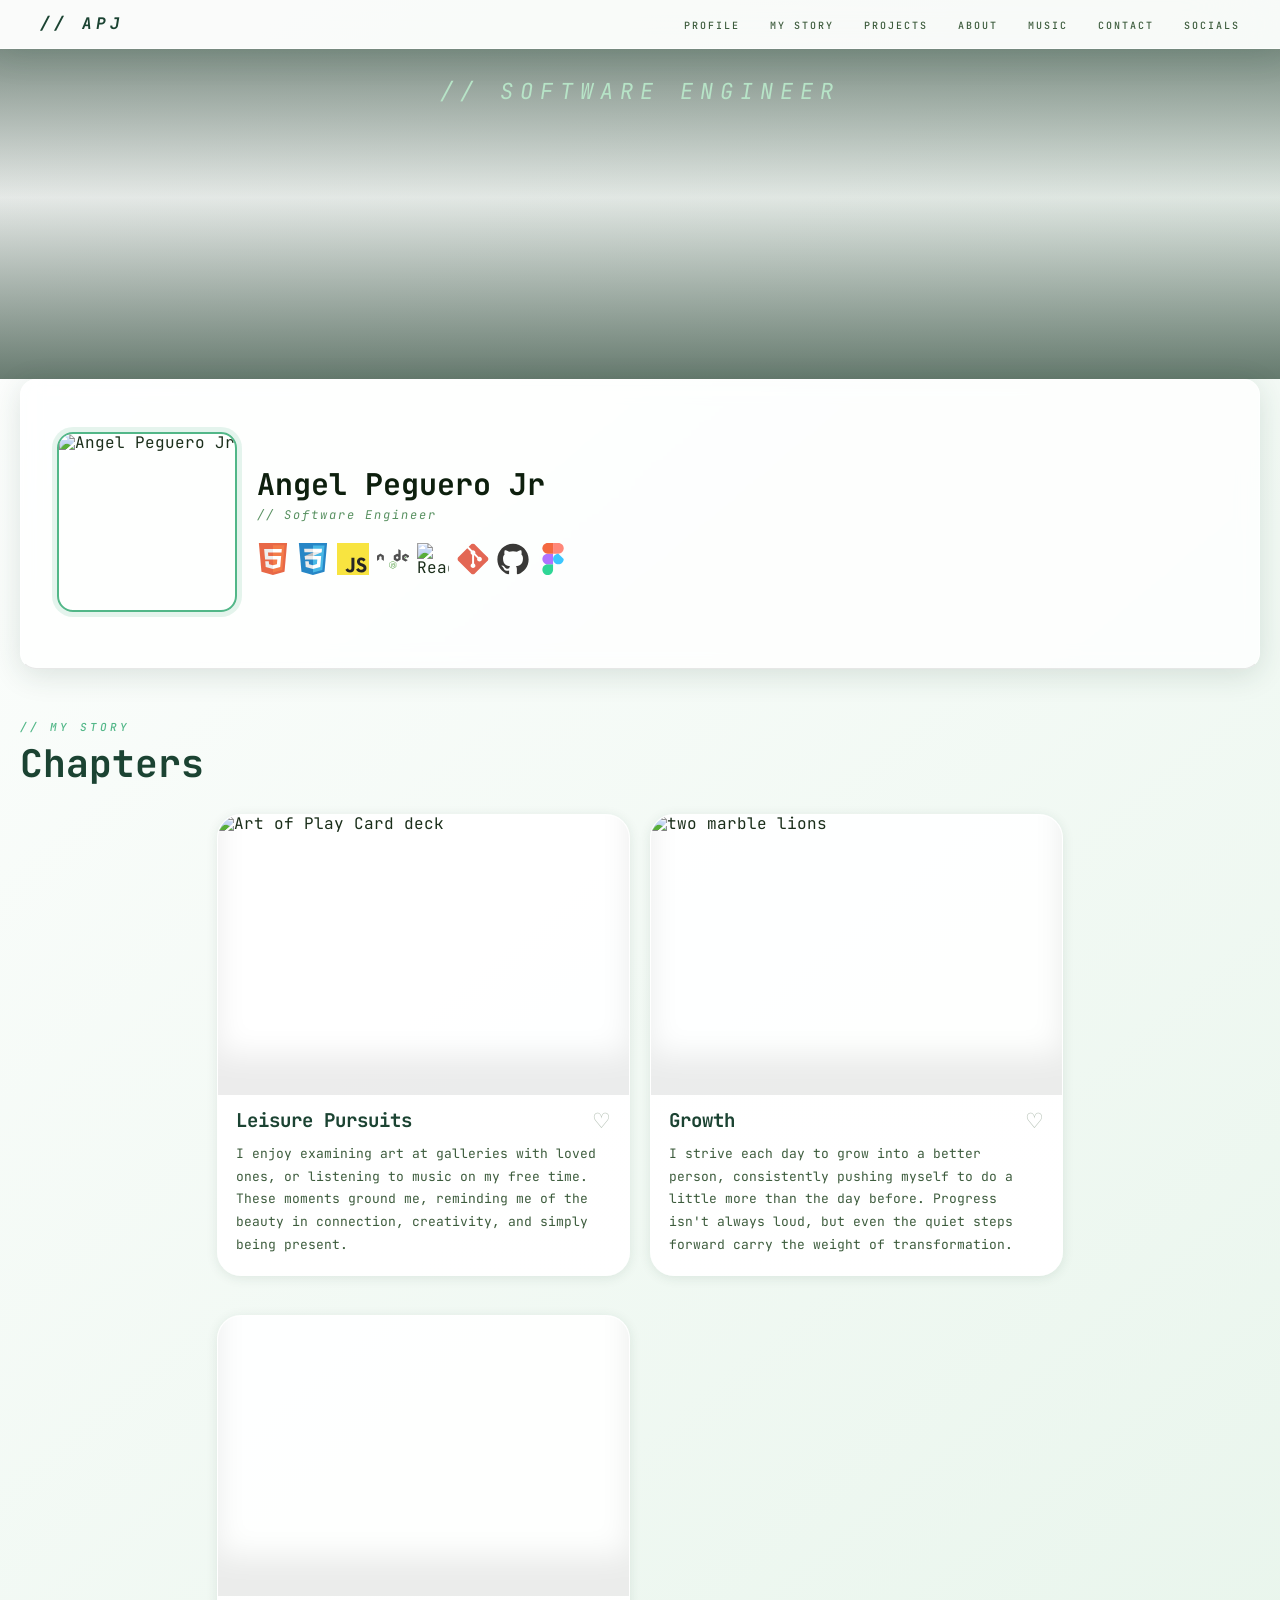
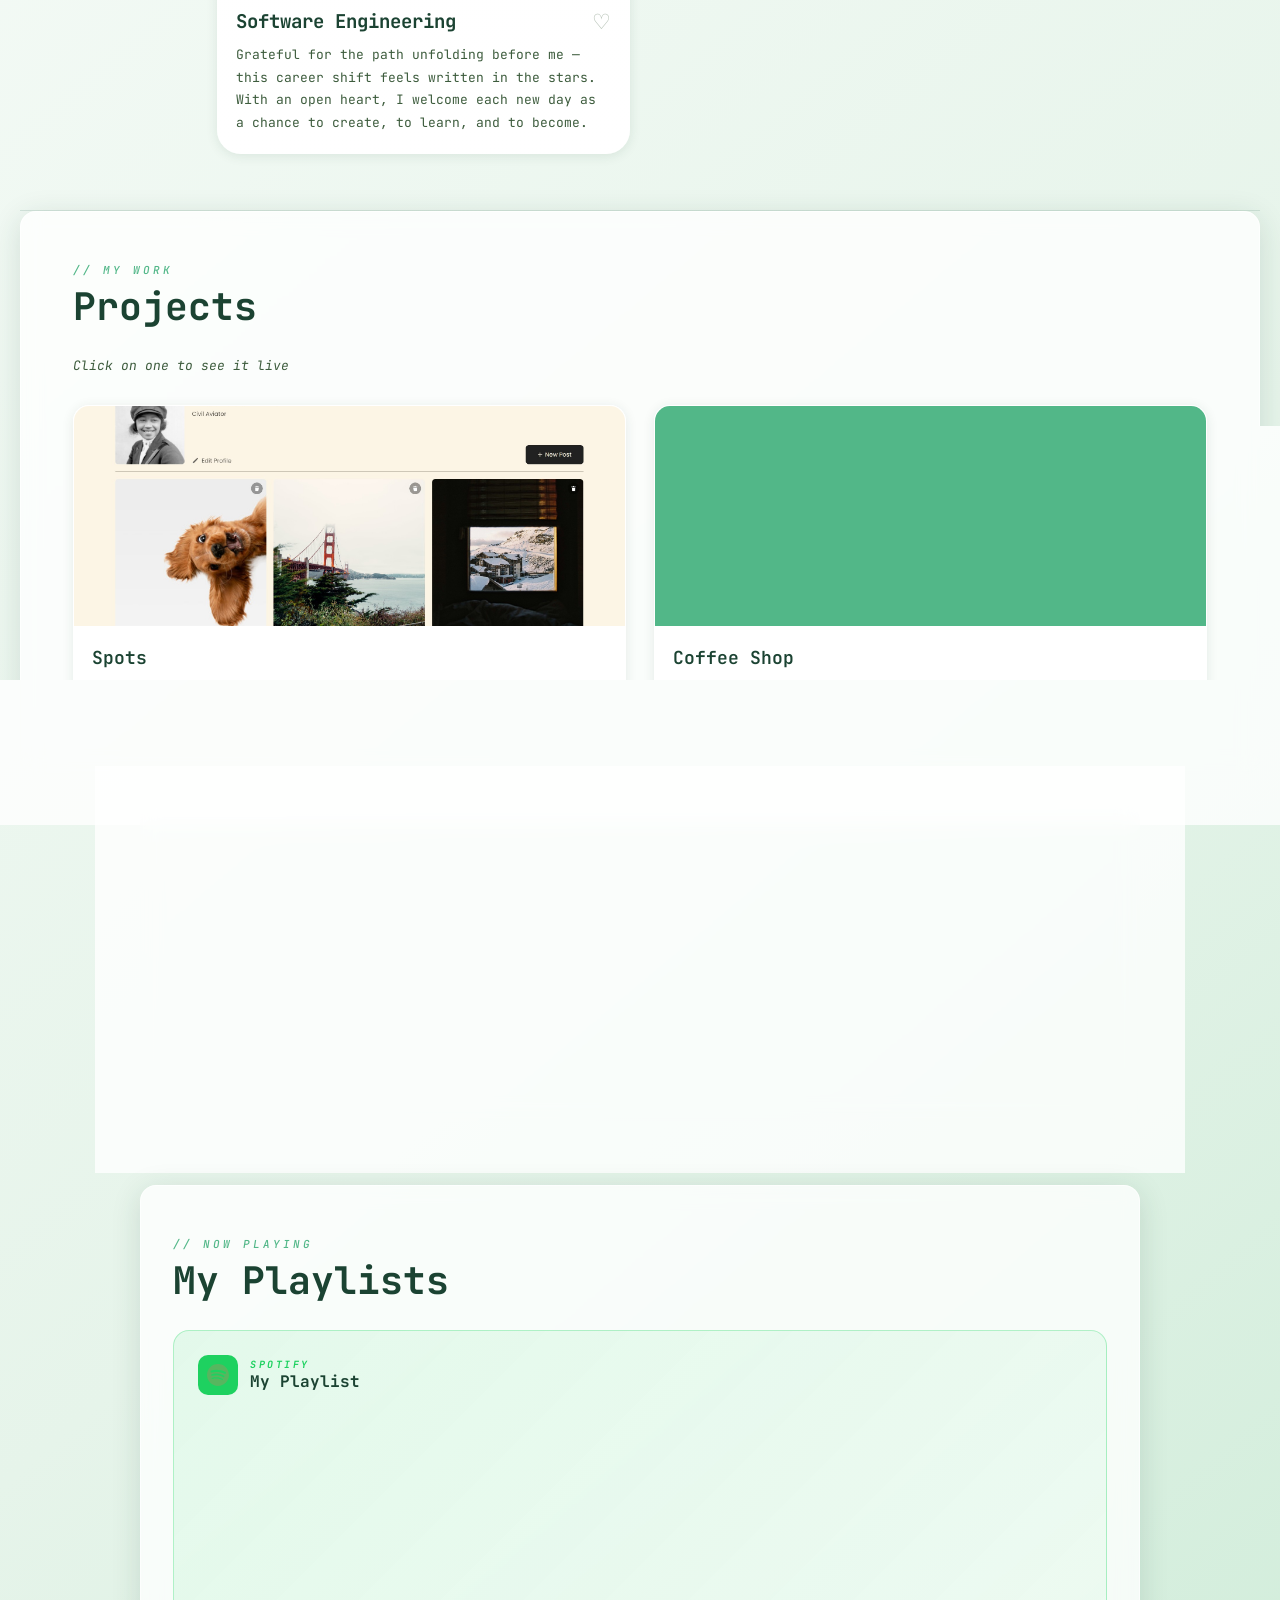
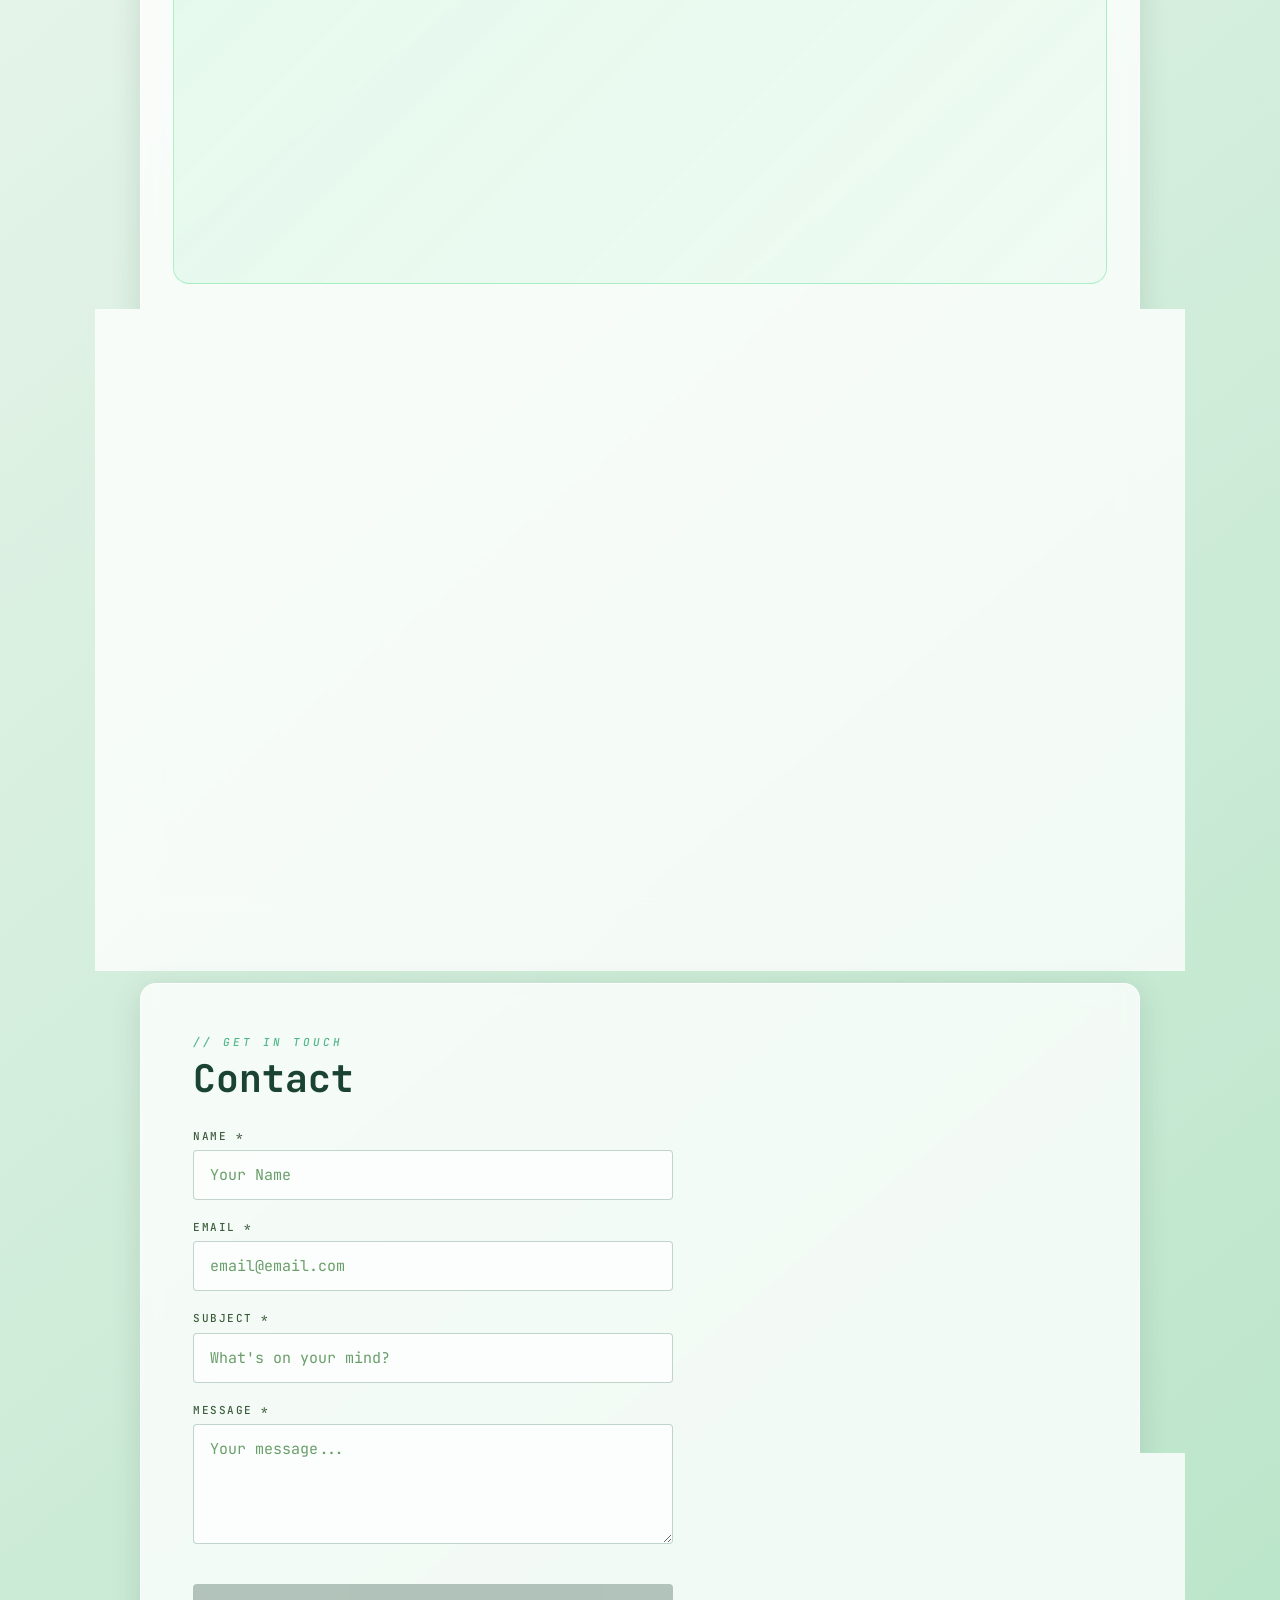
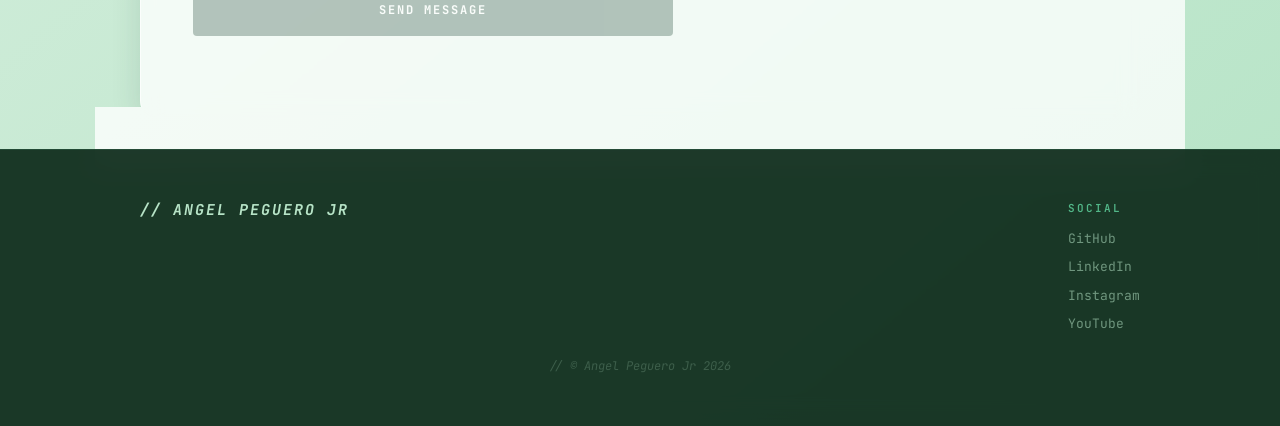
==== index.html @ 0f69a88a "Initial commit: Portfolio website with HTML5, CSS3, and JavaScript" ====
<!doctype html>
<html lang="en">
  <head>
    <meta charset="UTF-8" />
    <meta name="viewport" content="width=device-width, initial-scale=1.0" />
    <meta
      name="description"
      content="Angel Peguero Jr — Software Engineer. A personal story of resilience, growth, and passion."
    />
    <meta name="author" content="Angel Peguero Jr" />
    <meta
      name="keywords"
      content="software engineer, portfolio, personal, story, resilience, growth"
    />
    <title>My Story — Angel Peguero Jr</title>
    <link rel="preconnect" href="https://fonts.googleapis.com" />
    <link rel="preconnect" href="https://fonts.gstatic.com" crossorigin />
    <link
      href="https://fonts.googleapis.com/css2?family=Noto+Serif:ital,wght@0,300;0,400;0,600;0,700;1,300;1,400&family=JetBrains+Mono:ital,wght@0,300;0,400;0,500;0,600;0,700;1,300;1,400;1,500&display=swap"
      rel="stylesheet"
    />
    <link rel="icon" type="image/svg+xml" href="images/favicon.svg" />
    <!-- CSS Blocks -->
    <link rel="stylesheet" href="css/blocks/variables.css" />
    <link rel="stylesheet" href="css/blocks/reset.css" />
    <link rel="stylesheet" href="css/blocks/animations.css" />
    <link rel="stylesheet" href="css/blocks/nav.css" />
    <link rel="stylesheet" href="css/blocks/header.css" />
    <link rel="stylesheet" href="css/blocks/content.css" />
    <link rel="stylesheet" href="css/blocks/profile.css" />
    <link rel="stylesheet" href="css/blocks/cards.css" />
    <link rel="stylesheet" href="css/blocks/projects.css" />
    <link rel="stylesheet" href="css/blocks/about.css" />
    <link rel="stylesheet" href="css/blocks/playlist.css" />
    <link rel="stylesheet" href="css/blocks/form.css" />
    <link rel="stylesheet" href="css/blocks/footer.css" />
    <link rel="stylesheet" href="css/blocks/modal.css" />
    <link rel="stylesheet" href="css/blocks/responsive.css" />
  </head>

  <body class="page">
    <!-- NAV -->
    <nav class="nav">
      <p class="nav__brand">// APJ</p>
      <ul class="nav__links">
        <li><a class="nav__link" href="#profile">Profile</a></li>
        <li><a class="nav__link" href="#cards">My Story</a></li>
        <li><a class="nav__link" href="#projects">Projects</a></li>
        <li><a class="nav__link" href="#about">About</a></li>
        <li><a class="nav__link" href="#playlists">Music</a></li>
        <li><a class="nav__link" href="#contact">Contact</a></li>
        <li><a class="nav__link" href="#footer">Socials</a></li>
      </ul>
    </nav>

    <!-- HEADER -->
    <header class="header">
      <div class="overlay">
        <p class="header__banner">// Software Engineer</p>
      </div>
    </header>

    <main class="content">
      <!-- PROFILE -->
      <section id="profile" class="profile glass page__section">
        <img
          src="images/MEPR.jpg"
          alt="Angel Peguero Jr"
          class="profile__avatar"
          decoding="async"
        />
        <div class="profile__column">
          <h2 class="profile__name">Angel Peguero Jr</h2>
          <p class="profile__description">// Software Engineer</p>
          <div class="profile__skills">
            <svg
              viewBox="0 0 512 512"
              width="32"
              height="32"
              xmlns="http://www.w3.org/2000/svg"
              title="HTML5"
            >
              <g>
                <path
                  fill-rule="evenodd"
                  clip-rule="evenodd"
                  d="M71.0852 460.819L30 0H481.456L440.327 460.746L255.451 512L71.0852 460.819Z"
                  fill="#E44D26"
                />
                <path
                  fill-rule="evenodd"
                  clip-rule="evenodd"
                  d="M255.728 472.824L405.116 431.408L440.263 37.6788H255.728V472.824Z"
                  fill="#F16529"
                />
                <path
                  d="M180.94 208.59H255.728V265.107H129.253L114.009 94.1969H255.728V150.715H175.775L180.94 208.59Z"
                  fill="#EBEBEB"
                />
                <path
                  d="M255.48 355.438L255.728 355.372V414.174L255.468 414.246L139.696 382.107L131.778 293.366H188.513L192.536 338.442L255.48 355.438Z"
                  fill="#EBEBEB"
                />
                <path
                  d="M255.532 94.1969H397.11L392.049 150.715H255.532V94.1969Z"
                  fill="white"
                />
                <path
                  d="M255.532 265.107V208.59H386.907L385.528 223.766L371.396 382.107L255.532 414.219V355.419L318.567 338.406L325.128 265.107H255.532Z"
                  fill="white"
                />
              </g>
            </svg>
            <svg
              viewBox="0 0 512 512"
              width="32"
              height="32"
              xmlns="http://www.w3.org/2000/svg"
              title="CSS3"
            >
              <path
                fill-rule="evenodd"
                clip-rule="evenodd"
                d="M71.0864 460.816L30 0H481.474L440.344 460.741L255.464 512L71.0864 460.816Z"
                fill="#0071BC"
              />
              <path
                fill-rule="evenodd"
                clip-rule="evenodd"
                d="M256.116 472.795L405.323 431.748L440.282 38.3764H256.116V472.795Z"
                fill="#29ABE2"
              />
              <path
                fill-rule="evenodd"
                clip-rule="evenodd"
                d="M124.047 207.678L128.996 264.112L256.116 207.678V151.152L124.047 207.678Z"
                fill="#B3B3B3"
              />
              <path
                fill-rule="evenodd"
                clip-rule="evenodd"
                d="M396.906 90.8141L256.116 151.152V207.678L392.052 147.248L396.906 90.8141Z"
                fill="#E6E6E6"
              />
              <path
                fill-rule="evenodd"
                clip-rule="evenodd"
                d="M256.116 355.337L255.679 355.403L192.637 338.472L188.518 293.458H131.78L139.698 382.139L255.667 414.249L256.116 414.143V355.337Z"
                fill="#E6E6E6"
              />
              <path
                fill-rule="evenodd"
                clip-rule="evenodd"
                d="M256.116 207.678V264.112H325.138L318.864 337.896L256.116 355.386V414.187L371.701 382.077L386.921 207.678H256.116Z"
                fill="white"
              />
              <path
                fill-rule="evenodd"
                clip-rule="evenodd"
                d="M256.116 207.678H124.047L128.996 264.112H256.116V207.678Z"
                fill="#E6E6E6"
              />
              <path
                fill-rule="evenodd"
                clip-rule="evenodd"
                d="M256.116 147.248V90.8141H255.543H114.013L119.021 147.248H256.116Z"
                fill="#E6E6E6"
              />
              <path
                fill-rule="evenodd"
                clip-rule="evenodd"
                d="M256.116 90.8141V146.541V147.248H392.052L396.906 90.8141H256.116Z"
                fill="white"
              />
            </svg>
            <svg
              viewBox="0 0 630 630"
              width="32"
              height="32"
              xmlns="http://www.w3.org/2000/svg"
              title="JavaScript"
            >
              <rect width="630" height="630" fill="#f7df1e" />
              <path
                d="m423.2 492.19c12.69 20.72 29.2 35.95 58.4 35.95 24.53 0 40.2-12.26 40.2-29.2 0-20.3-16.1-27.49-43.1-39.3l-14.8-6.35c-42.72-18.2-71.1-41-71.1-89.2 0-44.4 33.83-78.2 86.7-78.2 37.64 0 64.7 13.1 84.2 47.4l-46.1 29.6c-10.15-18.2-21.1-25.37-38.1-25.37-17.34 0-28.33 11-28.33 25.37 0 17.76 11 24.95 36.4 35.95l14.8 6.34c50.3 21.57 78.7 43.56 78.7 93 0 53.3-41.87 82.5-98.1 82.5-54.98 0-90.5-26.2-107.88-60.54zm-209.13 5.13c9.3 16.5 17.76 30.45 38.1 30.45 19.45 0 31.72-7.61 31.72-37.2v-201.3h59.2v202.1c0 61.3-35.94 89.2-88.4 89.2-47.4 0-74.85-24.53-88.81-54.075z"
              />
            </svg>
            <svg
              viewBox="0 0 512 512"
              width="32"
              height="32"
              xmlns="http://www.w3.org/2000/svg"
              title="Node.js"
            >
              <path
                fill-rule="evenodd"
                clip-rule="evenodd"
                d="M253.222 412.519C251.486 412.519 249.866 412.056 248.361 411.246L232.969 402.103C230.654 400.83 231.811 400.367 232.506 400.136C235.631 399.094 236.209 398.863 239.45 397.011C239.797 396.779 240.26 396.895 240.607 397.127L252.412 404.186C252.875 404.418 253.453 404.418 253.801 404.186L299.978 377.452C300.441 377.221 300.672 376.758 300.672 376.179V322.826C300.672 322.248 300.441 321.785 299.978 321.553L253.801 294.935C253.338 294.703 252.759 294.703 252.412 294.935L206.235 321.553C205.772 321.785 205.54 322.363 205.54 322.826V376.179C205.54 376.642 205.772 377.221 206.235 377.452L218.849 384.743C225.678 388.215 229.96 384.165 229.96 380.114V327.456C229.96 326.761 230.538 326.067 231.349 326.067H237.251C237.945 326.067 238.64 326.646 238.64 327.456V380.114C238.64 389.257 233.663 394.58 224.983 394.58C222.321 394.58 220.238 394.58 214.336 391.687L202.184 384.743C199.175 383.007 197.323 379.767 197.323 376.295V322.942C197.323 319.47 199.175 316.23 202.184 314.494L248.361 287.76C251.255 286.139 255.189 286.139 258.083 287.76L304.26 314.494C307.269 316.23 309.121 319.47 309.121 322.942V376.295C309.121 379.767 307.269 383.007 304.26 384.743L258.083 411.477C256.578 412.172 254.842 412.519 253.222 412.519ZM267.457 375.832C247.204 375.832 243.038 366.573 243.038 358.703C243.038 358.009 243.616 357.315 244.426 357.315H250.444C251.139 357.315 251.717 357.778 251.717 358.472C252.643 364.606 255.305 367.615 267.573 367.615C277.294 367.615 281.461 365.416 281.461 360.208C281.461 357.199 280.303 355 265.142 353.495C252.528 352.222 244.658 349.445 244.658 339.376C244.658 330.002 252.528 324.447 265.721 324.447C280.535 324.447 287.826 329.539 288.752 340.649C288.752 340.996 288.636 341.344 288.405 341.691C288.173 341.922 287.826 342.154 287.479 342.154H281.461C280.882 342.154 280.303 341.691 280.188 341.112C278.799 334.747 275.211 332.664 265.721 332.664C255.074 332.664 253.801 336.367 253.801 339.145C253.801 342.501 255.305 343.543 269.656 345.394C283.891 347.246 290.604 349.908 290.604 359.861C290.488 370.045 282.155 375.832 267.457 375.832Z"
                fill="#539E43"
              />
              <path
                fill-rule="evenodd"
                clip-rule="evenodd"
                d="M109.946 203.854C109.946 201.77 108.788 199.803 106.937 198.761L57.8662 170.523C57.0561 170.06 56.1302 169.828 55.2043 169.713H54.7414C53.8156 169.713 52.8897 170.06 52.0796 170.523L3.00904 198.761C1.15732 199.803 0 201.77 0 203.854L0.115732 279.774C0.115732 280.816 0.694394 281.857 1.62025 282.32C2.54611 282.899 3.70344 282.899 4.51356 282.32L33.6781 265.655C35.5298 264.613 36.6872 262.646 36.6872 260.562V225.033C36.6872 222.949 37.8445 220.982 39.6962 219.94L52.0796 212.765C53.0054 212.186 54.047 211.955 55.0886 211.955C56.1302 211.955 57.1718 212.186 57.9819 212.765L70.3653 219.94C72.217 220.982 73.3743 222.949 73.3743 225.033V260.562C73.3743 262.646 74.5317 264.613 76.3834 265.655L105.548 282.32C106.474 282.899 107.631 282.899 108.557 282.32C109.483 281.857 110.062 280.816 110.062 279.774L109.946 203.854Z"
                fill="#333333"
              />
              <path
                fill-rule="evenodd"
                clip-rule="evenodd"
                d="M345.807 99.3472C344.881 98.8843 343.724 98.8843 342.914 99.3472C341.988 99.9259 341.409 100.852 341.409 101.893V177.119C341.409 177.814 341.062 178.508 340.368 178.971C339.674 179.318 338.979 179.318 338.285 178.971L326.017 171.911C324.165 170.87 321.966 170.87 320.115 171.911L271.044 200.266C269.192 201.307 268.035 203.275 268.035 205.358V261.951C268.035 264.034 269.192 266.002 271.044 267.043L320.115 295.398C321.966 296.439 324.165 296.439 326.017 295.398L375.088 267.043C376.939 266.002 378.097 264.034 378.097 261.951V120.873C378.097 118.675 376.939 116.707 375.088 115.665L345.807 99.3472ZM341.293 243.318C341.293 243.897 341.062 244.36 340.599 244.591L323.818 254.313C323.355 254.544 322.776 254.544 322.313 254.313L305.532 244.591C305.069 244.36 304.838 243.781 304.838 243.318V223.875C304.838 223.297 305.069 222.834 305.532 222.602L322.313 212.881C322.776 212.649 323.355 212.649 323.818 212.881L340.599 222.602C341.062 222.834 341.293 223.412 341.293 223.875V243.318Z"
                fill="#333333"
              />
              <path
                fill-rule="evenodd"
                clip-rule="evenodd"
                d="M509.107 223.412C510.958 222.371 512 220.403 512 218.32V204.548C512 202.465 510.843 200.497 509.107 199.456L460.383 171.217C458.532 170.175 456.333 170.175 454.481 171.217L405.41 199.571C403.559 200.613 402.401 202.581 402.401 204.664V261.257C402.401 263.34 403.559 265.307 405.41 266.349L454.134 294.125C455.985 295.166 458.184 295.166 459.92 294.125L489.432 277.691C490.358 277.228 490.937 276.186 490.937 275.145C490.937 274.103 490.358 273.062 489.432 272.599L440.13 244.244C439.204 243.666 438.626 242.74 438.626 241.698V223.991C438.626 222.949 439.204 221.908 440.13 221.445L455.523 212.649C456.448 212.071 457.606 212.071 458.532 212.649L473.924 221.445C474.85 222.024 475.429 222.949 475.429 223.991V237.879C475.429 238.92 476.007 239.962 476.933 240.425C477.859 241.004 479.016 241.004 479.942 240.425L509.107 223.412Z"
                fill="#333333"
              />
              <path
                fill-rule="evenodd"
                clip-rule="evenodd"
                d="M456.68 220.75C457.027 220.519 457.49 220.519 457.837 220.75L467.211 226.19C467.558 226.421 467.79 226.769 467.79 227.231V238.11C467.79 238.573 467.558 238.92 467.211 239.152L457.837 244.591C457.49 244.823 457.027 244.823 456.68 244.591L447.305 239.152C446.958 238.92 446.727 238.573 446.727 238.11V227.231C446.727 226.769 446.958 226.421 447.305 226.19L456.68 220.75Z"
                fill="#539E43"
              />
            </svg>
            <img
              src="https://cdn.jsdelivr.net/gh/devicons/devicon@latest/icons/react/react-original.svg"
              alt="React"
              title="React"
              width="32"
              height="32"
            />
            <svg
              viewBox="0 0 512 512"
              width="32"
              height="32"
              xmlns="http://www.w3.org/2000/svg"
              title="Git"
            >
              <g clip-path="url(#clip0_308_2913)">
                <path
                  fill-rule="evenodd"
                  clip-rule="evenodd"
                  d="M494.662 233.836L277.204 16.3939C264.69 3.86871 244.377 3.86871 231.846 16.3939L186.691 61.549L243.973 118.83C257.285 114.333 272.548 117.349 283.16 127.962C293.822 138.64 296.817 154.034 292.21 167.39L347.415 222.595C360.771 217.993 376.181 220.972 386.848 231.655C401.756 246.558 401.756 270.712 386.848 285.625C371.935 300.538 347.781 300.538 332.862 285.625C321.648 274.4 318.878 257.93 324.556 244.115L273.072 192.632L273.067 328.113C276.701 329.917 280.133 332.316 283.16 335.332C298.068 350.234 298.068 374.389 283.16 389.313C268.247 404.221 244.082 404.221 229.191 389.313C214.283 374.389 214.283 350.234 229.191 335.332C232.874 331.654 237.136 328.873 241.683 327.004V190.26C237.136 188.402 232.879 185.637 229.191 181.932C217.895 170.652 215.179 154.078 220.966 140.208L164.505 83.7358L15.3993 232.83C2.86868 245.366 2.86868 265.679 15.3993 278.204L232.857 495.651C245.377 508.176 265.684 508.176 278.22 495.651L494.662 279.215C507.187 266.684 507.187 246.361 494.662 233.836Z"
                  fill="#DE4C36"
                />
              </g>
              <defs>
                <clipPath id="clip0_308_2913">
                  <rect
                    width="500"
                    height="498.054"
                    fill="white"
                    transform="translate(6 7)"
                  />
                </clipPath>
              </defs>
            </svg>
            <svg
              viewBox="0 0 512 512"
              width="32"
              height="32"
              xmlns="http://www.w3.org/2000/svg"
              title="GitHub"
            >
              <path
                fill-rule="evenodd"
                clip-rule="evenodd"
                d="M256.002 12C117.948 12 6 123.927 6 262.002C6 372.46 77.6332 466.171 176.967 499.228C189.461 501.543 194.048 493.805 194.048 487.202C194.048 481.24 193.816 461.547 193.709 440.657C124.158 455.78 109.482 411.16 109.482 411.16C98.1093 382.263 81.7234 374.579 81.7234 374.579C59.0408 359.063 83.4332 359.382 83.4332 359.382C108.538 361.145 121.757 385.144 121.757 385.144C144.054 423.364 180.241 412.315 194.508 405.927C196.751 389.769 203.23 378.74 210.38 372.497C154.851 366.175 96.4782 344.739 96.4782 248.945C96.4782 221.65 106.244 199.348 122.237 181.841C119.641 175.544 111.084 150.116 124.659 115.68C124.659 115.68 145.652 108.961 193.427 141.307C213.369 135.767 234.756 132.989 256.002 132.894C277.248 132.989 298.652 135.767 318.631 141.307C366.348 108.961 387.312 115.68 387.312 115.68C400.92 150.116 392.359 175.544 389.763 181.841C405.793 199.348 415.493 221.65 415.493 248.945C415.493 344.966 357.008 366.109 301.338 372.298C310.306 380.056 318.296 395.271 318.296 418.595C318.296 452.046 318.006 478.967 318.006 487.202C318.006 493.855 322.506 501.65 335.178 499.195C434.458 466.101 506 372.422 506 262.002C506 123.927 394.069 12 256.002 12Z"
                fill="#161614"
              />
            </svg>
            <svg
              viewBox="0 0 512 512"
              width="32"
              height="32"
              xmlns="http://www.w3.org/2000/svg"
              title="Figma"
            >
              <g clip-path="url(#clip0_2702_534)">
                <path
                  d="M171.333 512C218.437 512 256.667 473.771 256.667 426.667V341.333H171.333C124.229 341.333 86 379.563 86 426.667C86 473.771 124.229 512 171.333 512Z"
                  fill="#0ACF83"
                />
                <path
                  d="M86 256C86 208.896 124.229 170.667 171.333 170.667H256.667V341.333H171.333C124.229 341.333 86 303.104 86 256Z"
                  fill="#A259FF"
                />
                <path
                  d="M86 85.3333C86 38.2293 124.229 0 171.333 0H256.667V170.667H171.333C124.229 170.667 86 132.437 86 85.3333Z"
                  fill="#F24E1E"
                />
                <path
                  d="M256.667 0H342C389.104 0 427.333 38.2293 427.333 85.3333C427.333 132.437 389.104 170.667 342 170.667H256.667V0Z"
                  fill="#FF7262"
                />
                <path
                  d="M427.333 256C427.333 303.104 389.104 341.333 342 341.333C294.896 341.333 256.667 303.104 256.667 256C256.667 208.896 294.896 170.667 342 170.667C389.104 170.667 427.333 256Z"
                  fill="#1ABCFE"
                />
              </g>
              <defs>
                <clipPath id="clip0_2702_534">
                  <rect width="512" height="512" fill="white" />
                </clipPath>
              </defs>
            </svg>
          </div>
        </div>
      </section>

      <!-- CARDS -->
      <section id="cards" class="cards page__section">
        <div class="cards__header">
          <p class="section-eyebrow">// my story</p>
          <h2 class="section-title">Chapters</h2>
        </div>

        <ul class="cards__list">
          <!-- CARD TEMPLATE -->
          <template id="card-template">
            <li class="card">
              <img
                class="card__image"
                src="#"
                alt=""
                loading="lazy"
                decoding="async"
              />
              <div class="card__content">
                <div class="card__header">
                  <h2 class="card__title"></h2>
                  <button type="button" class="card__like-button">♡</button>
                </div>
                <p class="card__text"></p>
              </div>
            </li>
          </template>

          <!-- STORY CARDS -->
          <li class="card">
            <img
              class="card__image"
              src="images/Cards.jpeg"
              alt="Art of Play Card deck"
              loading="lazy"
              decoding="async"
            />
            <div class="card__content">
              <div class="card__header">
                <h2 class="card__title">Leisure Pursuits</h2>
                <button type="button" class="card__like-button">♡</button>
              </div>
              <p class="card__text">
                I enjoy examining art at galleries with loved ones, or listening
                to music on my free time. These moments ground me, reminding me
                of the beauty in connection, creativity, and simply being
                present.
              </p>
            </div>
          </li>

          <li class="card">
            <img
              class="card__image"
              src="images/KH.jpeg"
              alt="two marble lions"
              loading="lazy"
              decoding="async"
            />
            <div class="card__content">
              <div class="card__header">
                <h2 class="card__title">Growth</h2>
                <button type="button" class="card__like-button">♡</button>
              </div>
              <p class="card__text">
                I strive each day to grow into a better person, consistently
                pushing myself to do a little more than the day before. Progress
                isn't always loud, but even the quiet steps forward carry the
                weight of transformation.
              </p>
            </div>
          </li>

          <li class="card">
            <img
              class="card__image"
              src="images/HEADERPIC.jpg"
              alt="Where it all began."
              loading="lazy"
              decoding="async"
            />
            <div class="card__content">
              <div class="card__header">
                <h2 class="card__title">Software Engineering</h2>
                <button type="button" class="card__like-button">♡</button>
              </div>
              <p class="card__text">
                Grateful for the path unfolding before me — this career shift
                feels written in the stars. With an open heart, I welcome each
                new day as a chance to create, to learn, and to become.
              </p>
            </div>
          </li>
        </ul>
      </section>

      <!-- PROJECTS -->
      <section id="projects" class="projects glass page__section">
        <p class="section-eyebrow">// my work</p>
        <h2 class="section-title">Projects</h2>
        <p class="projects__intro">Click on one to see it live</p>
        <ul class="projects__grid">
          <li class="project-card">
            <a
              href="https://apeg93.github.io/se_project_spots/"
              target="_blank"
              rel="noopener noreferrer"
              class="project-card__link"
            >
              <div class="project-card__image-wrapper">
                <img
                  src="images/SPOTS 6.jpg"
                  alt="Spots Project"
                  class="project-card__image"
                  loading="lazy"
                  decoding="async"
                />
              </div>
              <div class="project-card__content">
                <h3 class="project-card__title">Spots</h3>
                <p class="project-card__description">
                  Spots is a photo sharing web app
                </p>
              </div>
            </a>
          </li>
          <li class="project-card">
            <a
              href="https://apeg93.github.io/se_project_coffeeshop/"
              target="_blank"
              rel="noopener noreferrer"
              class="project-card__link"
            >
              <div class="project-card__image-wrapper">
                <img
                  src="images/cofeeshop.png"
                  alt="Coffee Shop Project"
                  class="project-card__image"
                  loading="lazy"
                  decoding="async"
                />
              </div>
              <div class="project-card__content">
                <h3 class="project-card__title">Coffee Shop</h3>
                <p class="project-card__description">
                  A coffee shop themed web app
                </p>
              </div>
            </a>
          </li>
        </ul>
      </section>

      <!-- ABOUT -->
      <div class="about-wrap">
        <section id="about" class="about glass">
          <div class="about__left">
            <p class="section-eyebrow">// about me</p>
            <h2 class="about__title">Who I Am</h2>
          </div>
          <div class="about__content">
            <p class="about__paragraph">
              I'm Angel Peguero Jr, a Software Engineer in training with a
              passion for building meaningful digital experiences.
            </p>
            <p class="about__paragraph">
              My journey into tech is driven by curiosity, resilience, and a
              deep love for creativity and connection.
            </p>
            <p class="about__paragraph">
              Outside of code, you'll find me exploring art galleries, listening
              to music, and continuously striving to grow into my best self.
            </p>
          </div>
          <div class="about__circle"></div>
          <div class="about__circle about__circle_animation_blurred"></div>
        </section>
      </div>

      <!-- PLAYLISTS -->
      <div class="playlist-wrap">
        <section id="playlists" class="playlist-section glass">
          <p class="section-eyebrow">// now playing</p>
          <h2 class="section-title">My Playlists</h2>

          <div class="playlist-grid">
            <!-- SPOTIFY -->
            <div class="playlist-card playlist-card--spotify">
              <div class="playlist-card__header">
                <div class="playlist-card__icon playlist-card__icon--spotify">
                  <img
                    src="images/Spotify Logo.svg"
                    alt="Spotify"
                    width="22"
                    height="22"
                  />
                </div>
                <div class="playlist-card__meta">
                  <span
                    class="playlist-card__service playlist-card__service--spotify"
                    >Spotify</span
                  >
                  <h3 class="playlist-card__name" id="spotify-playlist-name">
                    My Playlist
                  </h3>
                </div>
              </div>
              <div class="playlist-embed" id="spotify-embed">
                <iframe
                  data-testid="embed-iframe"
                  style="border-radius: 12px"
                  src="https://open.spotify.com/embed/playlist/22ar4xIh7WIF5PggunDn6V?utm_source=generator"
                  width="100%"
                  height="450"
                  frameborder="0"
                  allow="
                    autoplay;
                    clipboard-write;
                    encrypted-media;
                    fullscreen;
                    picture-in-picture;
                  "
                  loading="lazy"
                ></iframe>
              </div>
            </div>

            <!-- APPLE MUSIC -->
            <div class="playlist-card playlist-card--apple">
              <div class="playlist-card__header">
                <div class="playlist-card__icon playlist-card__icon--apple">
                  <img
                    src="images/Apple Music Icon.svg"
                    alt="Apple Music"
                    width="22"
                    height="22"
                  />
                </div>
                <div class="playlist-card__meta">
                  <span
                    class="playlist-card__service playlist-card__service--apple"
                    >Apple Music</span
                  >
                  <h3 class="playlist-card__name" id="apple-playlist-name">
                    Cozy Cove
                  </h3>
                </div>
              </div>
              <div class="playlist-embed" id="apple-embed">
                <iframe
                  allow="autoplay *; encrypted-media *"
                  frameborder="0"
                  height="450"
                  style="
                    width: 100%;
                    overflow: hidden;
                    background: transparent;
                    border-radius: 12px;
                  "
                  sandbox="allow-forms allow-popups allow-same-origin allow-scripts allow-storage-access-by-user-activation allow-top-navigation-by-user-activation"
                  src="https://embed.music.apple.com/us/playlist/cozy-cove/pl.u-38oWdVWsYaGBzkq?theme=dark"
                ></iframe>
              </div>
            </div>
          </div>
        </section>
      </div>

      <!-- CONTACT -->
      <div class="reservation-wrap">
        <section id="contact" class="reservation glass">
          <p class="section-eyebrow">// get in touch</p>
          <h2 class="section-title">Contact</h2>
          <div class="form__success" id="form-success-message">
            <p class="form__success-text">✓ Message sent successfully!</p>
          </div>
          <form class="reservation__form form" id="contact-form" novalidate>
            <fieldset class="form__fieldset">
              <label for="name-input" class="form__label">
                Name *
                <input
                  class="form__input"
                  id="name-input"
                  name="name"
                  type="text"
                  placeholder="Your Name"
                  required
                  minlength="2"
                  maxlength="40"
                />
                <span class="form__error" id="name-input-error"></span>
              </label>
              <label for="email-input" class="form__label">
                Email *
                <input
                  class="form__input"
                  id="email-input"
                  name="email"
                  type="email"
                  placeholder="email@email.com"
                  required
                />
                <span class="form__error" id="email-input-error"></span>
              </label>
              <label for="subject-input" class="form__label">
                Subject *
                <input
                  class="form__input"
                  id="subject-input"
                  name="subject"
                  type="text"
                  placeholder="What's on your mind?"
                  required
                  minlength="2"
                  maxlength="80"
                />
                <span class="form__error" id="subject-input-error"></span>
              </label>
              <label for="message-input" class="form__label">
                Message *
                <textarea
                  class="form__input form__textarea"
                  id="message-input"
                  name="message"
                  placeholder="Your message..."
                  required
                  minlength="2"
                  maxlength="500"
                ></textarea>
                <span class="form__error" id="message-input-error"></span>
              </label>
            </fieldset>
            <button class="form__button" id="contact-submit-btn" type="submit">
              Send Message
            </button>
          </form>
        </section>
      </div>
    </main>

    <!-- FOOTER -->
    <footer id="footer" class="footer">
      <div class="footer__content">
        <p class="footer__brand">// Angel Peguero Jr</p>
        <div class="footer__column">
          <h3 class="footer__column-heading">Social</h3>
          <ul class="footer__list">
            <li>
              <a href="https://github.com/apeg93" class="footer__social-link"
                >GitHub</a
              >
            </li>
            <li>
              <a
                href="https://www.linkedin.com/in/angelpeguerojr/"
                class="footer__social-link"
                >LinkedIn</a
              >
            </li>
            <li>
              <a
                href="https://www.instagram.com/peguero_27"
                class="footer__social-link"
                >Instagram</a
              >
            </li>
            <li>
              <a
                href="https://www.youtube.com/@angelpeguerojr"
                class="footer__social-link"
                >YouTube</a
              >
            </li>
          </ul>
        </div>
      </div>
      <p class="footer__copyright">// © Angel Peguero Jr 2026</p>
    </footer>

    <!-- MODALS -->

    <!-- IMAGE PREVIEW -->
    <div class="modal modal_type_preview" id="preview-modal">
      <div class="modal__image-container">
        <button type="button" class="modal__preview-btn" aria-label="Close">
          ✕
        </button>
        <img src="#" alt="" class="modal__image" />
        <p class="modal__caption"></p>
      </div>
    </div>

    <!-- IMPORTS -->
    <script src="js/validation.js"></script>
    <script src="js/playlists.js"></script>
    <script src="js/index.js"></script>
  </body>
</html>
---- css/blocks/variables.css ----
/* ============================================================
   CSS VARIABLES
   ============================================================ */
:root {
  --green-darkest: #0d2b1a;
  --green-deep: #1b4332;
  --green-mid: #2d6a4f;
  --green-light: #52b788;
  --green-pale: #b7e4c7;
  --white: #f8faf8;
  --off-white: #eef4ee;
  --text-dark: #0d1f0d;
  --text-main: #1a2e1a;
  --text-muted: #3d5c3d;
  --text-light: #6a9e6a;
  --accent: #3a7d44;
  --border: rgba(45, 106, 79, 0.2);
  --shadow-sm: 0 2px 12px rgba(27, 67, 50, 0.1);
  --shadow-md: 0 6px 30px rgba(27, 67, 50, 0.14);
  --shadow-lg: 0 16px 56px rgba(27, 67, 50, 0.2);
  --mono: "JetBrains Mono", "Fira Code", "Courier New", monospace;
  --serif: "Noto Serif", "Times New Roman", serif;
  --radius: 16px;
  --radius-sm: 4px;
}
---- css/blocks/animations.css ----
/* ============================================================
   ANIMATIONS & PAGE BACKGROUND
   ============================================================ */
@keyframes gradientPulse {
  0% {
    background-position: 0% 50%;
  }
  50% {
    background-position: 100% 50%;
  }
  100% {
    background-position: 0% 50%;
  }
}

@keyframes bannerPulse {
  0%,
  100% {
    opacity: 1;
    text-shadow:
      0 0 10px rgba(183, 228, 199, 0.4),
      0 0 20px rgba(183, 228, 199, 0.2);
  }
  50% {
    opacity: 0.7;
    text-shadow:
      0 0 20px rgba(183, 228, 199, 0.8),
      0 0 40px rgba(183, 228, 199, 0.4),
      0 0 60px rgba(183, 228, 199, 0.2);
  }
}

.page {
  font-family: var(--mono);
  font-weight: 400;
  min-height: 100vh;
  background: linear-gradient(
    140deg,
    #ffffff 0%,
    #e6f4ea 14%,
    #b7e4c7 28%,
    #74c69d 42%,
    #40916c 55%,
    #2d6a4f 66%,
    #1b4332 76%,
    #2d6a4f 86%,
    #d8f3dc 100%
  );
  background-size: 350% 350%;
  animation: gradientPulse 20s ease infinite;
  color: var(--text-main);
  contain: layout;
}

/* Glass-morphism surface */
.glass {
  background: rgba(255, 255, 255, 0.78);
  backdrop-filter: blur(10px);
  -webkit-backdrop-filter: blur(10px);
  border: 1px solid rgba(255, 255, 255, 0.65);
  box-shadow: var(--shadow-md);
  border-radius: var(--radius);
}
---- css/blocks/nav.css ----
/* ============================================================
   NAV
   ============================================================ */
.nav {
  position: sticky;
  top: 0;
  z-index: 200;
  display: flex;
  justify-content: space-between;
  align-items: center;
  padding: 15px 40px;
  background: rgba(248, 250, 248, 0.7);
  backdrop-filter: blur(40px);
  -webkit-backdrop-filter: blur(40px);
  border-bottom: 1px solid rgba(255, 255, 255, 0.6);
  box-shadow: 0 8px 32px rgba(27, 67, 50, 0.12);
  contain: content;
}

.nav__brand {
  font-family: var(--mono);
  font-size: 16px;
  font-weight: 700;
  font-style: italic;
  color: var(--green-deep);
  letter-spacing: 4px;
  text-transform: uppercase;
  user-select: none;
}

.nav__links {
  display: flex;
  gap: 30px;
}

.nav__link {
  font-family: var(--mono);
  font-size: 10px;
  font-weight: 500;
  color: var(--text-muted);
  text-decoration: none;
  letter-spacing: 2px;
  text-transform: uppercase;
  transition:
    color 1.6s ease-out,
    opacity 1.6s ease-out,
    transform 1.8s ease-out,
    text-shadow 1.6s ease-out;
  display: inline-block;
}

.nav__link:hover {
  color: var(--green-light);
  opacity: 1;
  transform: scale(1.45);
  text-shadow:
    0 0 14px rgba(52, 178, 136, 0.7),
    0 0 28px rgba(52, 178, 136, 0.5),
    0 0 42px rgba(45, 106, 79, 0.3);
}
---- css/blocks/header.css ----
/* ============================================================
   HEADER
   ============================================================ */
.header {
  height: 330px;
  background-repeat: no-repeat;
  background-position: center;
  background-size: cover;
}

.overlay {
  width: 100%;
  height: 100%;
  background: linear-gradient(
    180deg,
    rgba(13, 43, 26, 0.52) 0%,
    rgba(13, 43, 26, 0.1) 45%,
    rgba(13, 43, 26, 0.62) 100%
  );
  display: flex;
  flex-direction: column;
  justify-content: space-between;
  align-items: center;
  padding: 30px 24px 44px;
}

.header__banner {
  font-family: var(--mono);
  font-size: 22px;
  font-weight: 400;
  font-style: italic;
  letter-spacing: 7px;
  color: var(--green-pale);
  text-transform: uppercase;
  animation: bannerPulse 3s ease-in-out infinite;
}
---- css/blocks/content.css ----
/* ============================================================
   CONTENT WRAPPER & TYPOGRAPHY HELPERS
   ============================================================ */
.content {
  font-family: var(--mono);
  padding: 0 20px;
}

.page__section {
  max-width: 1280px;
  margin: 0 auto;
}

/* Scoped section container */
.section-wrap {
  max-width: 1000px;
  margin: 0 auto;
  padding: 32px 0 32px;
}

.section-eyebrow {
  font-family: var(--mono);
  font-size: 11px;
  font-weight: 500;
  font-style: italic;
  letter-spacing: 3px;
  text-transform: uppercase;
  color: var(--green-light);
  margin-bottom: 8px;
}

.section-title {
  font-family: var(--mono);
  font-size: 38px;
  font-weight: 700;
  color: var(--green-deep);
  margin-bottom: 28px;
  line-height: 1.15;
}
---- css/blocks/profile.css ----
/* ============================================================
   PROFILE
   ============================================================ */
.profile {
  display: flex;
  align-items: center;
  padding: 52px 36px 56px;
  border-bottom: 1px solid rgba(33, 33, 33, 0.1);
  gap: 20px;
  margin-bottom: 0;
}

.profile__avatar {
  height: 160px;
  width: 160px;
  min-height: 180px;
  min-width: 180px;
  border-radius: var(--radius);
  object-fit: cover;
  flex-shrink: 0;
  border: 2px solid var(--green-light);
  box-shadow: 0 0 0 5px rgba(82, 183, 136, 0.15);
}

.profile__column {
  display: flex;
  flex-direction: column;
  flex: 1;
  min-width: 0;
}

.profile__name {
  font-family: var(--mono);
  font-weight: 700;
  font-size: 30px;
  line-height: 1;
  color: var(--text-dark);
  padding-bottom: 10px;
  text-overflow: ellipsis;
  white-space: nowrap;
  overflow: hidden;
}

.profile__description {
  font-family: var(--mono);
  font-size: 12px;
  font-style: italic;
  letter-spacing: 2px;
  color: var(--accent);
  opacity: 0.85;
  text-overflow: ellipsis;
  white-space: nowrap;
  overflow: hidden;
}

.profile__skills {
  display: flex;
  flex-wrap: wrap;
  gap: 8px;
  margin-top: 20px;
}

.profile__skills svg {
  width: 32px;
  height: 32px;
  opacity: 0.85;
  transition:
    transform 0.2s ease,
    opacity 0.2s ease;
}

.profile__skills svg:hover {
  transform: scale(1.15);
  opacity: 1;
}
---- css/blocks/cards.css ----
/* ============================================================
   CARDS
   ============================================================ */
.cards {
  padding-top: 52px;
  padding-bottom: 56px;
  border-bottom: 1px solid rgba(45, 106, 79, 0.15);
}

.cards__header {
  margin-bottom: 28px;
}

.cards__list {
  list-style-type: none;
  padding: 0;
  margin: 0;
  display: grid;
  grid-template-columns: repeat(auto-fit, 413px);
  gap: 40px 20px;
  justify-content: center;
}

.card {
  position: relative;
  border-radius: 24px;
  overflow: hidden;
  background: rgba(255, 255, 255, 0.92);
  box-shadow: var(--shadow-sm);
  border: 1px solid rgba(255, 255, 255, 0.8);
  transition:
    transform 1.2s ease,
    box-shadow 1.2s ease,
    overflow 0.3s ease;
  contain: content;
}

.card_liked {
  overflow: visible;
  box-shadow:
    0 0 30px rgba(255, 20, 147, 0.5),
    0 0 50px rgba(255, 20, 147, 0.35),
    0 0 80px rgba(255, 20, 147, 0.2),
    var(--shadow-sm);
  animation: neonGlow 6s ease-in-out 1;
}

.card:hover {
  transform: translateY(-4px);
  box-shadow: var(--shadow-lg);
}

.card__image {
  height: 280px;
  width: 100%;
  object-fit: cover;
  display: block;
  cursor: pointer;
  transition:
    transform 1.2s ease,
    opacity 1.2s;
  will-change: transform;
  box-shadow: inset 0 -40px 30px rgba(0, 0, 0, 0.08);
}

.card:hover .card__image {
  transform: scale(1.03);
}
.card__image:hover {
  opacity: 0.93;
}

.card__content {
  padding: 14px 18px 18px;
  display: flex;
  flex-direction: column;
  gap: 10px;
  background: linear-gradient(
    to bottom,
    rgba(255, 255, 255, 0.8),
    rgba(255, 255, 255, 0.95)
  );
  flex: 1;
}

.card__header {
  display: flex;
  align-items: center;
  justify-content: space-between;
}

.card__title {
  font-family: var(--mono);
  font-weight: 700;
  font-size: 19px;
  line-height: 1.25;
  color: var(--green-deep);
  text-overflow: ellipsis;
  white-space: nowrap;
  overflow: hidden;
  margin: 0;
}

.card__like-button {
  padding: 0;
  background: transparent;
  border: none;
  font-size: 21px;
  color: var(--text-muted);
  opacity: 0.4;
  cursor: pointer;
  flex-shrink: 0;
  line-height: 1;
  transition:
    opacity 0.8s,
    color 0.8s,
    transform 0.8s;
}

.card__like-button:hover {
  opacity: 1;
  transform: scale(1.15);
}

.card__like-button_active {
  color: #ff1493;
  opacity: 1;
  animation: likeHeartPulse 0.6s ease;
}

@keyframes likeHeartPulse {
  0% {
    transform: scale(1);
  }
  50% {
    transform: scale(1.3);
  }
  100% {
    transform: scale(1);
  }
}

@keyframes neonGlow {
  0% {
    box-shadow:
      0 0 20px rgba(255, 20, 147, 0.2),
      0 0 40px rgba(255, 20, 147, 0.1),
      0 0 60px rgba(255, 20, 147, 0),
      var(--shadow-sm);
  }
  10% {
    box-shadow:
      0 0 40px rgba(255, 20, 147, 0.9),
      0 0 70px rgba(255, 20, 147, 0.7),
      0 0 100px rgba(255, 20, 147, 0.5),
      var(--shadow-lg);
  }
  20% {
    box-shadow:
      0 0 20px rgba(255, 20, 147, 0.2),
      0 0 40px rgba(255, 20, 147, 0.1),
      0 0 60px rgba(255, 20, 147, 0),
      var(--shadow-sm);
  }
  30% {
    box-shadow:
      0 0 40px rgba(255, 20, 147, 0.9),
      0 0 70px rgba(255, 20, 147, 0.7),
      0 0 100px rgba(255, 20, 147, 0.5),
      var(--shadow-lg);
  }
  40% {
    box-shadow:
      0 0 20px rgba(255, 20, 147, 0.2),
      0 0 40px rgba(255, 20, 147, 0.1),
      0 0 60px rgba(255, 20, 147, 0),
      var(--shadow-sm);
  }
  50% {
    box-shadow:
      0 0 40px rgba(255, 20, 147, 0.9),
      0 0 70px rgba(255, 20, 147, 0.7),
      0 0 100px rgba(255, 20, 147, 0.5),
      var(--shadow-lg);
  }
  60% {
    box-shadow:
      0 0 20px rgba(255, 20, 147, 0.2),
      0 0 40px rgba(255, 20, 147, 0.1),
      0 0 60px rgba(255, 20, 147, 0),
      var(--shadow-sm);
  }
  70% {
    box-shadow:
      0 0 40px rgba(255, 20, 147, 0.9),
      0 0 70px rgba(255, 20, 147, 0.7),
      0 0 100px rgba(255, 20, 147, 0.5),
      var(--shadow-lg);
  }
  80% {
    box-shadow:
      0 0 20px rgba(255, 20, 147, 0.2),
      0 0 40px rgba(255, 20, 147, 0.1),
      0 0 60px rgba(255, 20, 147, 0),
      var(--shadow-sm);
  }
  90% {
    box-shadow:
      0 0 40px rgba(255, 20, 147, 0.85),
      0 0 70px rgba(255, 20, 147, 0.65),
      0 0 100px rgba(255, 20, 147, 0.45),
      var(--shadow-lg);
  }
  100% {
    box-shadow:
      0 0 20px rgba(255, 20, 147, 0.5),
      0 0 35px rgba(255, 20, 147, 0.4),
      0 0 50px rgba(255, 20, 147, 0.25),
      var(--shadow-sm);
  }
}

.card__text {
  font-family: var(--mono);
  font-size: 13px;
  line-height: 1.75;
  color: var(--text-muted);
  font-weight: 400;
}
---- css/blocks/projects.css ----
/* ============================================================
   PROJECTS
   ============================================================ */
.projects {
  padding: 52px 52px 56px;
  position: relative;
  overflow: hidden;
  border-bottom: 1px solid rgba(45, 106, 79, 0.15);
}

.projects__intro {
  font-family: var(--mono);
  font-size: 13px;
  line-height: 1.6;
  color: var(--text-muted);
  font-weight: 400;
  margin: 0 0 28px 0;
  font-style: italic;
}

.projects__grid {
  list-style-type: none;
  padding: 0;
  margin: 0;
  display: grid;
  grid-template-columns: repeat(auto-fit, minmax(320px, 1fr));
  gap: 28px;
}

.project-card {
  position: relative;
  border-radius: 16px;
  overflow: hidden;
  background: rgba(255, 255, 255, 0.92);
  border: 1px solid rgba(255, 255, 255, 0.8);
  box-shadow: var(--shadow-sm);
  transition:
    transform 0.6s ease,
    box-shadow 0.6s ease;
}

.project-card:hover {
  transform: translateY(-4px);
  box-shadow: var(--shadow-lg);
}

.project-card__link {
  text-decoration: none;
  color: inherit;
  display: flex;
  flex-direction: column;
  height: 100%;
}

.project-card__image-wrapper {
  position: relative;
  width: 100%;
  height: 220px;
  overflow: hidden;
  background: var(--green-light);
}

.project-card__image {
  width: 100%;
  height: 100%;
  object-fit: cover;
  display: block;
  transition: transform 0.6s ease;
}

.project-card:hover .project-card__image {
  transform: scale(1.05);
}

.project-card__content {
  padding: 20px 18px;
  display: flex;
  flex-direction: column;
  gap: 8px;
  flex-grow: 1;
}

.project-card__title {
  font-family: var(--mono);
  font-size: 18px;
  font-weight: 600;
  color: var(--green-deep);
  margin: 0;
  line-height: 1.3;
}

.project-card__description {
  font-family: var(--mono);
  font-size: 12px;
  color: var(--text-muted);
  margin: 0;
  line-height: 1.5;
}
---- css/blocks/about.css ----
/* ============================================================
   ABOUT
   ============================================================ */
.about-wrap {
  max-width: 1000px;
  margin: 0 auto;
  padding: 32px 0 32px;
}

.about {
  position: relative;
  overflow: hidden;
  padding: 52px 52px 56px;
  z-index: 0;
  display: flex;
  justify-content: space-between;
  gap: 48px;
}

.about__left {
  flex-shrink: 0;
  max-width: 260px;
}

.about__title {
  font-family: var(--mono);
  font-size: 40px;
  font-weight: 700;
  line-height: 1.2;
  color: var(--green-deep);
  margin: 0;
}

.about__content {
  max-width: 600px;
  display: flex;
  flex-direction: column;
  gap: 20px;
  margin-top: 6px;
  position: relative;
  z-index: 1;
}

.about__paragraph {
  font-family: var(--mono);
  font-size: 14px;
  line-height: 1.9;
  font-weight: 400;
  color: var(--text-muted);
  margin: 0;
}

/* Decorative circles from about.css */
.about__circle {
  position: absolute;
  background: var(--green-mid);
  border-radius: 50%;
  width: 426px;
  height: 426px;
  top: -152px;
  right: -129px;
  z-index: -1;
  opacity: 0.06;
  pointer-events: none;
}

@keyframes pulsate {
  0% {
    opacity: 0;
    transform: scale(1);
  }
  50% {
    opacity: 0.12;
  }
  100% {
    opacity: 0;
    transform: scale(1.3);
  }
}

.about__circle_animation_blurred {
  filter: blur(48px);
  animation: pulsate 2.6s ease-in-out infinite;
}
---- css/blocks/playlist.css ----
/* ============================================================
   PLAYLIST SECTION
   ============================================================ */
.playlist-wrap {
  max-width: 1000px;
  margin: 0 auto;
  padding: 32px 0;
  width: 100%;
  box-sizing: border-box;
}

.playlist-section {
  padding: 52px 32px;
  position: relative;
  overflow: hidden;
}

.playlist-grid {
  display: grid;
  grid-template-columns: 1fr;
  gap: 28px;
  margin-top: 8px;
  width: 100%;
}

.playlist-card {
  border-radius: var(--radius);
  padding: 24px;
  display: flex;
  flex-direction: column;
  gap: 14px;
}

.playlist-card--spotify {
  background: linear-gradient(
    135deg,
    rgba(30, 215, 96, 0.1) 0%,
    rgba(30, 215, 96, 0.03) 100%
  );
  border: 1.5px solid rgba(30, 215, 96, 0.3);
}

.playlist-card--apple {
  background: linear-gradient(
    135deg,
    rgba(252, 60, 68, 0.09) 0%,
    rgba(252, 60, 68, 0.02) 100%
  );
  border: 1.5px solid rgba(252, 60, 68, 0.28);
}

.playlist-card__header {
  display: flex;
  align-items: center;
  gap: 12px;
}

.playlist-card__icon {
  width: 40px;
  height: 40px;
  border-radius: 10px;
  display: flex;
  align-items: center;
  justify-content: center;
  flex-shrink: 0;
}

.playlist-card__icon--spotify {
  background: #1ed160;
}
.playlist-card__icon--apple {
  background: linear-gradient(135deg, #fc3c44 0%, #ff8a80 100%);
}

.playlist-card__meta {
  display: flex;
  flex-direction: column;
  gap: 2px;
}

.playlist-card__service {
  font-family: var(--mono);
  font-size: 10px;
  font-weight: 700;
  font-style: italic;
  letter-spacing: 2.5px;
  text-transform: uppercase;
}

.playlist-card__service--spotify {
  color: #1ed160;
}
.playlist-card__service--apple {
  color: #fc3c44;
}

.playlist-card__name {
  font-family: var(--mono);
  font-size: 16px;
  font-weight: 700;
  color: var(--green-deep);
  margin: 0;
}

.playlist-embed {
  width: 100%;
  border-radius: 12px;
  overflow: hidden;
}

.playlist-embed iframe {
  width: 100%;
  border: none;
  display: block;
  border-radius: var(--radius-sm);
}

.playlist-placeholder {
  font-family: var(--mono);
  font-size: 12px;
  font-style: italic;
  color: var(--text-light);
  text-align: center;
  padding: 22px 16px;
}

.playlist-input-row {
  display: flex;
  gap: 8px;
}

.playlist-input {
  flex: 1;
  min-width: 0;
  background: rgba(255, 255, 255, 0.7);
  border: 1.5px solid var(--border);
  border-radius: var(--radius-sm);
  padding: 9px 13px;
  font-family: var(--mono);
  font-size: 12px;
  color: var(--text-main);
  outline: none;
  transition: border-color 0.2s;
}

.playlist-input:focus {
  border-color: var(--green-mid);
}
.playlist-input::placeholder {
  color: var(--text-light);
}

.playlist-btn {
  border: none;
  font-family: var(--mono);
  font-size: 11px;
  font-weight: 700;
  letter-spacing: 1px;
  text-transform: uppercase;
  padding: 9px 14px;
  border-radius: var(--radius-sm);
  cursor: pointer;
  transition:
    background 0.2s,
    color 0.2s;
  white-space: nowrap;
  flex-shrink: 0;
}

.playlist-btn--spotify {
  background: #1ed160;
  color: #000;
}
.playlist-btn--spotify:hover {
  background: #14a84a;
  color: #fff;
}
.playlist-btn--apple {
  background: #fc3c44;
  color: #fff;
}
.playlist-btn--apple:hover {
  background: #d92e35;
}

.playlist-hint {
  font-family: var(--mono);
  font-size: 11px;
  font-style: italic;
  color: var(--text-light);
  line-height: 1.5;
  margin-top: -4px;
}
---- css/blocks/form.css ----
/* ============================================================
   RESERVATION / CONTACT FORM
   ============================================================ */
.reservation-wrap {
  max-width: 1000px;
  margin: 0 auto;
  padding: 32px 0 32px;
}

.reservation {
  padding: 52px 52px 56px;
}

.reservation__form {
  max-width: 480px;
  font-family: var(--mono);
  font-size: 14px;
  font-weight: 500;
  line-height: 1.4;
  margin-top: 4px;
}

.form__fieldset {
  margin: 0;
  padding: 0;
  border: none;
  display: flex;
  flex-direction: column;
  gap: 0;
  margin-bottom: 20px;
}

.form__label {
  font-family: var(--mono);
  font-size: 11px;
  font-weight: 500;
  letter-spacing: 1.5px;
  text-transform: uppercase;
  color: var(--text-muted);
  display: flex;
  flex-direction: column;
  gap: 6px;
  margin-bottom: 20px;
}

.form__input {
  display: block;
  width: 100%;
  padding: 14px 16px;
  border: 1.5px solid rgba(45, 106, 79, 0.28);
  border-radius: var(--radius-sm);
  font-family: var(--mono);
  font-size: 15px;
  font-weight: 400;
  color: var(--text-main);
  background: rgba(255, 255, 255, 0.65);
  outline: none;
  transition:
    border-color 0.2s,
    background 0.2s;
}

.form__input:focus {
  border-color: var(--green-mid);
  background: rgba(255, 255, 255, 0.9);
}
.form__input::placeholder {
  color: var(--text-light);
}

.form__textarea {
  resize: vertical;
  min-height: 120px;
}

.form__button {
  width: 100%;
  padding: 18px 0;
  border: none;
  border-radius: var(--radius-sm);
  margin-bottom: 24px;
  font-family: var(--mono);
  font-size: 12px;
  font-weight: 700;
  letter-spacing: 2px;
  text-transform: uppercase;
  color: #fff;
  background: var(--green-deep);
  cursor: pointer;
  transition:
    background 0.5s ease,
    opacity 0.2s;
}

.form__button:hover {
  background: var(--green-mid);
  opacity: 0.9;
}

.form__label_type_checkbox {
  flex-direction: row;
  align-items: center;
  gap: 12px;
  text-transform: none;
  font-size: 13px;
  letter-spacing: 0;
  cursor: pointer;
  justify-content: flex-start;
  margin-bottom: 0;
}

.form__checkbox {
  accent-color: var(--green-mid);
  width: 18px;
  height: 18px;
  border-radius: 4px;
  cursor: pointer;
  flex-shrink: 0;
}

/* Form Success Animation */
@keyframes successSlideIn {
  0% {
    opacity: 0;
    transform: translateY(-20px);
  }
  100% {
    opacity: 1;
    transform: translateY(0);
  }
}

@keyframes successCheckmark {
  0% {
    opacity: 0;
    transform: scale(0.3) rotate(-45deg);
  }
  50% {
    transform: scale(1.1) rotate(0deg);
  }
  100% {
    opacity: 1;
    transform: scale(1) rotate(0deg);
  }
}

.form__success {
  display: none;
  margin-bottom: 20px;
  padding: 16px 20px;
  background: linear-gradient(
    135deg,
    rgba(82, 183, 136, 0.15) 0%,
    rgba(82, 183, 136, 0.08) 100%
  );
  border: 1.5px solid rgba(82, 183, 136, 0.4);
  border-radius: var(--radius-sm);
  text-align: center;
}

.form__success_visible {
  display: flex;
  align-items: center;
  justify-content: center;
  gap: 12px;
  animation: successSlideIn 0.6s ease-out;
}

.form__success-icon {
  font-size: 24px;
  font-weight: 700;
  color: var(--green-light);
  animation: successCheckmark 0.8s cubic-bezier(0.68, -0.55, 0.265, 1.55);
  min-width: 24px;
}

.form__success-text {
  font-family: var(--mono);
  font-size: 13px;
  font-weight: 600;
  color: var(--green-deep);
  letter-spacing: 0.5px;
  margin: 0;
}

/* Form Validation Styles */
.form__input_type_error {
  border-color: #d63031;
  background: rgba(214, 48, 49, 0.08);
}

.form__input_type_error:focus {
  border-color: #d63031;
  background: rgba(214, 48, 49, 0.12);
}

.form__error {
  font-size: 11px;
  font-weight: 500;
  color: #d63031;
  letter-spacing: 0.5px;
  margin-top: 4px;
  display: none;
}

.form__error_visible {
  display: block;
}

.form__button_disabled {
  background: rgba(27, 67, 50, 0.5);
  cursor: not-allowed;
  opacity: 0.6;
}

.form__button_disabled:hover {
  background: rgba(27, 67, 50, 0.5);
  opacity: 0.6;
}
---- css/blocks/footer.css ----
/* ============================================================
   FOOTER
   ============================================================ */
.footer {
  background: rgba(13, 43, 26, 0.93);
  backdrop-filter: blur(12px);
  border-top: 1px solid rgba(82, 183, 136, 0.15);
  padding: 52px 20px;
}

.footer__content {
  max-width: 1000px;
  margin: 0 auto 28px;
  display: flex;
  justify-content: space-between;
  align-items: flex-start;
}

.footer__brand {
  font-family: var(--mono);
  font-size: 15px;
  font-weight: 700;
  font-style: italic;
  color: var(--green-pale);
  letter-spacing: 2px;
  text-transform: uppercase;
}

.footer__column-heading {
  font-family: var(--mono);
  font-size: 11px;
  font-weight: 600;
  letter-spacing: 2px;
  text-transform: uppercase;
  color: var(--green-light);
  margin-bottom: 14px;
}

.footer__list {
  display: flex;
  flex-direction: column;
  gap: 10px;
}

.footer__social-link {
  font-family: var(--mono);
  font-size: 13px;
  color: rgba(183, 228, 199, 0.55);
  text-decoration: none;
  transition: color 0.2s;
}

.footer__social-link:hover {
  color: var(--green-pale);
}

.footer__copyright {
  max-width: 1000px;
  margin: 0 auto;
  font-family: var(--mono);
  font-size: 12px;
  font-style: italic;
  color: rgba(183, 228, 199, 0.32);
  opacity: 0.7;
  text-align: center;
}
---- css/blocks/modal.css ----
/* ============================================================
   MODALS
   ============================================================ */
.modal {
  font-family: var(--mono);
  visibility: hidden;
  background-color: #000000cc;
  position: fixed;
  top: 0;
  left: 0;
  right: 0;
  bottom: 0;
  width: 100%;
  height: 100%;
  display: flex;
  flex-direction: column;
  justify-content: flex-start;
  align-items: center;
  padding: 750px 10px 10px;
  opacity: 0;
  transition:
    visibility 0s linear 0.5s,
    opacity 0.5s linear;
  overflow-y: scroll;
}

.modal_is-opened {
  visibility: visible;
  opacity: 1;
  transition-delay: 0s;
}

.modal__preview-btn {
  position: absolute;
  top: 0px;
  right: -52.5px;
  width: 40px;
  height: 40px;
  border: none;
  background-color: transparent;
  color: white;
  cursor: pointer;
  padding: 0;
  transition: opacity 0.2s;
}

.modal__preview-btn:hover {
  opacity: 0.4;
}

.modal__image-container {
  position: relative;
}

.modal__image {
  max-width: 80vw;
  max-height: 80vh;
  width: 100%;
  object-fit: contain;
  display: block;
  border-radius: var(--radius);
}

.modal__caption {
  background: var(--green-darkest);
  color: #fff;
  font-family: var(--mono);
  font-size: 15px;
  font-style: italic;
  margin: 10px 0 0;
  border-radius: var(--radius-sm);
  height: 34px;
  padding: 0 14px;
  display: inline-block;
  max-width: 260px;
  line-height: 34px;
  text-align: center;
  overflow: hidden;
  white-space: nowrap;
  text-overflow: ellipsis;
}
---- css/blocks/responsive.css ----
/* ============================================================
   RESPONSIVE
   ============================================================ */

/* Large Tablets (1024px) */
@media screen and (max-width: 1024px) {
  .cards__list {
    grid-template-columns: 1fr;
    gap: 20px 16px;
  }
}

/* Tablet and Landscape Devices */
@media screen and (max-width: 900px) {
  .playlist-grid {
    grid-template-columns: 1fr;
  }
  .about {
    flex-direction: column;
    gap: 24px;
    padding: 44px 28px;
  }
  .about__left {
    max-width: none;
  }
  .cards__list {
    grid-template-columns: repeat(auto-fit, minmax(300px, 1fr));
  }
}

/* Android Phones (360px - 480px width) */
@media screen and (max-width: 768px) {
  .header {
    height: 175px;
  }
  .nav__link {
    font-size: 8px;
    letter-spacing: 1px;
  }
  .nav__links {
    gap: 10px;
  }
  .profile {
    padding: 20px 16px;
  }
  .cards__list {
    grid-template-columns: 1fr;
    gap: 20px 16px;
  }
  .card__image {
    height: 320px;
  }
}

/* Tablets (600px - 768px width) */
@media screen and (max-width: 630px) {
  .nav__link {
    font-size: 6px;
  }
}

/* iPhone Standard (375px - 415px width) */
@media screen and (max-width: 480px) {
  .nav {
    padding: 12px 14px;
  }
  .nav__brand {
    font-size: 12px;
    letter-spacing: 2px;
  }
  .nav__links {
    gap: 12px;
  }
  .nav__link {
    font-size: 8px;
    letter-spacing: 1px;
  }
  .header {
    height: 240px;
  }
  .header__banner {
    font-size: 18px;
    letter-spacing: 4px;
    white-space: nowrap;
  }
  .content {
    padding: 0 14px;
  }
  .profile {
    flex-direction: column;
    align-items: center;
    text-align: center;
    padding: 20px 16px;
  }
  .profile__avatar {
    height: 180px;
    width: 180px;
    margin: 0 0 12px;
  }
  .profile__name {
    font-size: 20px;
    padding-bottom: 6px;
  }
  .profile__description {
    margin-bottom: 20px;
    font-size: 12px;
  }
  .cards__list {
    grid-template-columns: 1fr;
    gap: 18px 12px;
  }
  .card__image {
    height: 290px;
  }
  .projects__grid {
    grid-template-columns: 1fr;
    justify-items: center;
    max-width: 360px;
    margin: 0 auto;
  }
  .section-eyebrow {
    font-size: 11px;
  }
  .section-title {
    font-size: 24px;
  }
  .playlist-section {
    padding: 28px 14px;
  }
}

/* Small Phones (iPhone SE, compact Android - 360px and below) */
@media screen and (max-width: 400px) {
  .nav {
    padding: 10px 12px;
  }
  .nav__brand {
    font-size: 11px;
    letter-spacing: 2px;
  }
  .nav__links {
    gap: 10px;
  }
  .nav__link {
    font-size: 7.5px;
    letter-spacing: 1px;
  }

  .header {
    height: 160px;
  }

  .content {
    padding: 0 12px;
  }

  .profile {
    flex-direction: column;
    align-items: center;
    text-align: center;
    padding: 18px 12px;
    max-width: 280px;
    margin: 0 auto;
  }
  .profile__avatar {
    height: 180px;
    width: 180px;
    margin: 0 0 10px;
  }
  .profile__name {
    font-size: 18px;
    padding-bottom: 6px;
  }
  .profile__description {
    margin-bottom: 18px;
    font-size: 11px;
  }
  .profile__edit-btn {
    justify-content: center;
    padding-top: 0;
    margin: 0;
    font-size: 11px;
  }
  .profile__add-btn {
    margin: 0;
    width: 100%;
    font-size: 11px;
  }

  .about {
    padding: 28px 12px;
  }
  .about__title {
    font-size: 22px;
  }
  .about__paragraph {
    font-size: 12px;
    line-height: 1.6;
  }

  .section-eyebrow {
    font-size: 10px;
  }
  .section-title {
    font-size: 22px;
  }

  .cards__list {
    grid-template-columns: 1fr;
    gap: 14px 10px;
  }
  .card__image {
    height: 250px;
  }
  .projects__grid {
    grid-template-columns: 1fr;
    justify-items: center;
    max-width: 320px;
    margin: 0 auto;
  }

  .playlist-section {
    padding: 24px 12px;
  }

  .reservation {
    padding: 24px 12px;
  }

  .modal__container {
    padding: 18px 12px 12px;
  }
  .modal__close-btn {
    top: 12px;
    right: 10px;
  }
  .modal__caption {
    max-width: 180px;
    height: 24px;
    font-size: 12px;
    line-height: 24px;
  }
  .form__label {
    font-size: 12px;
  }
  .form__input {
    font-size: 14px;
    padding: 8px 10px;
  }
}

/* iPhone/Android Standard (400px - 630px) */
@media screen and (max-width: 630px) {
  .nav {
    padding: 14px 16px;
  }
  .nav__brand {
    font-size: 13px;
    letter-spacing: 3px;
  }
  .nav__links {
    gap: 14px;
  }
  .nav__link {
    font-size: 6.5px;
    letter-spacing: 1px;
  }

  .header {
    height: 200px;
  }

  .content {
    padding: 0 16px;
  }
}
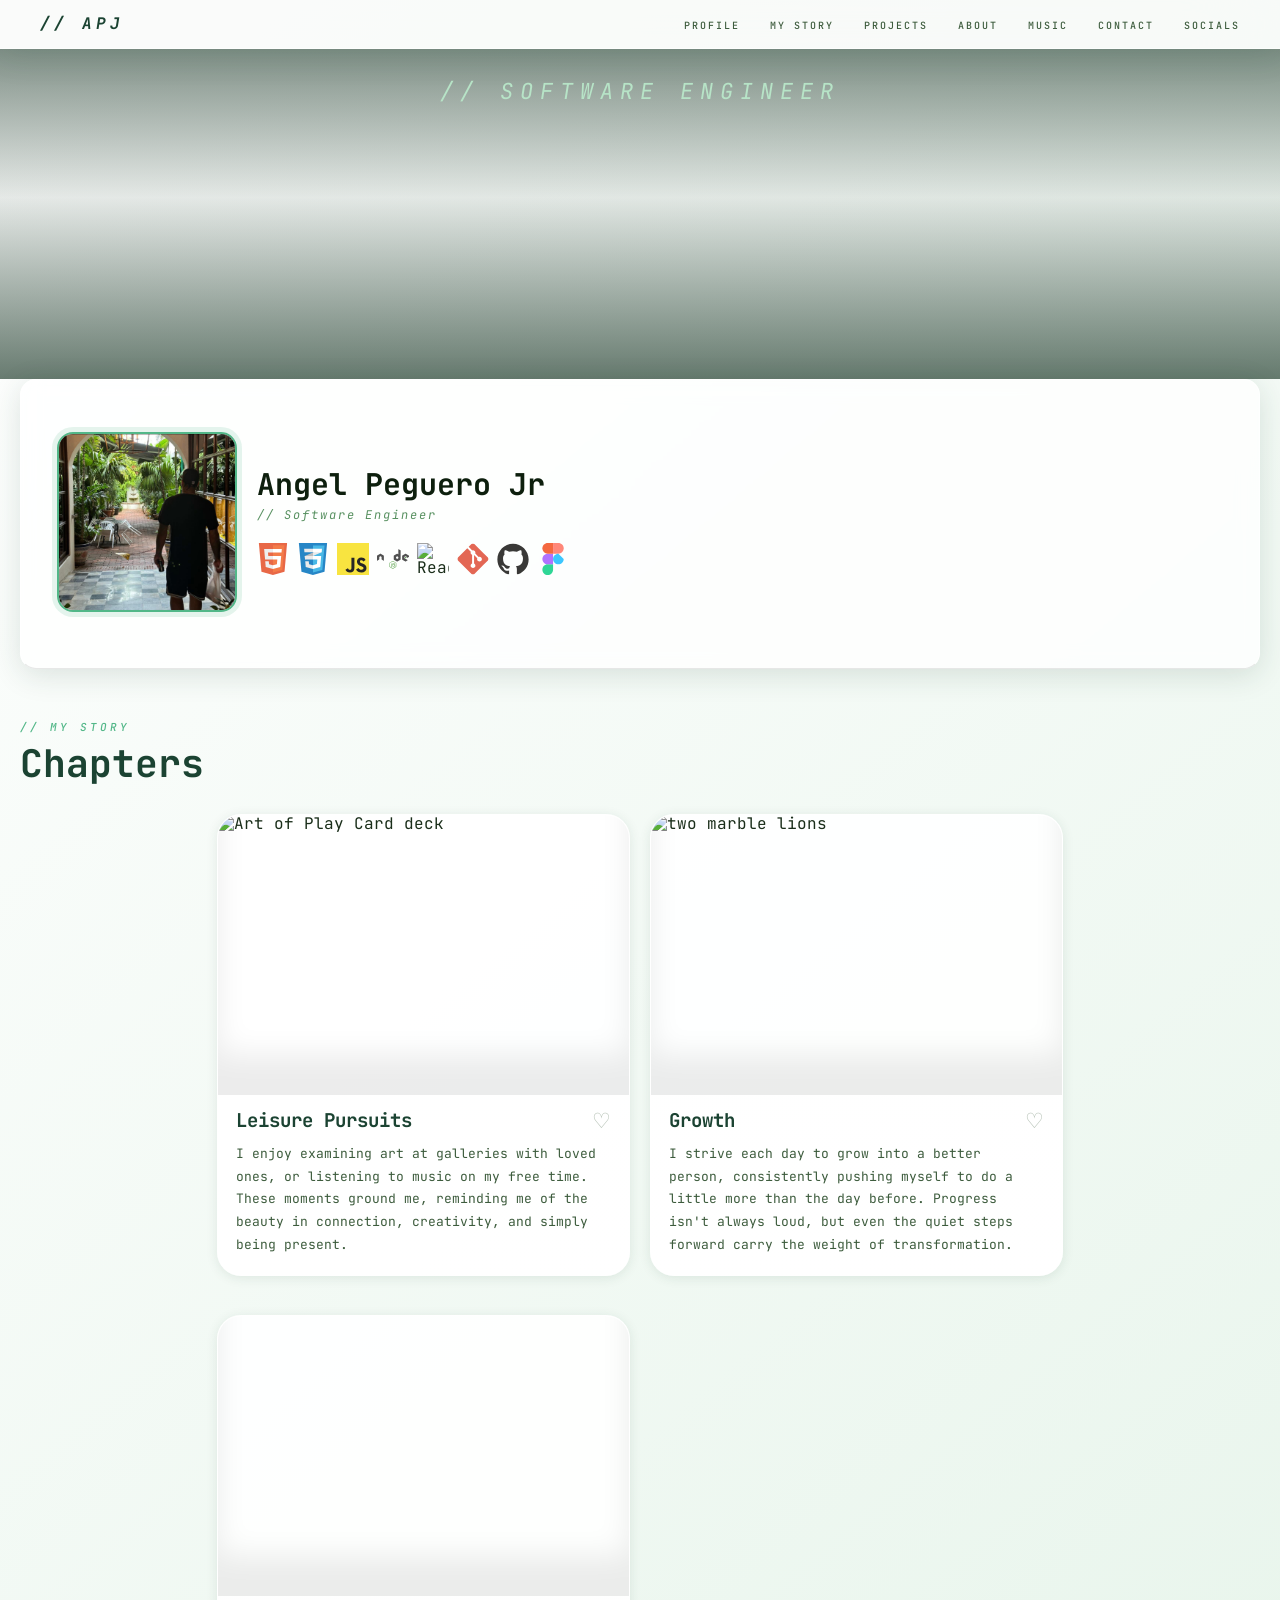
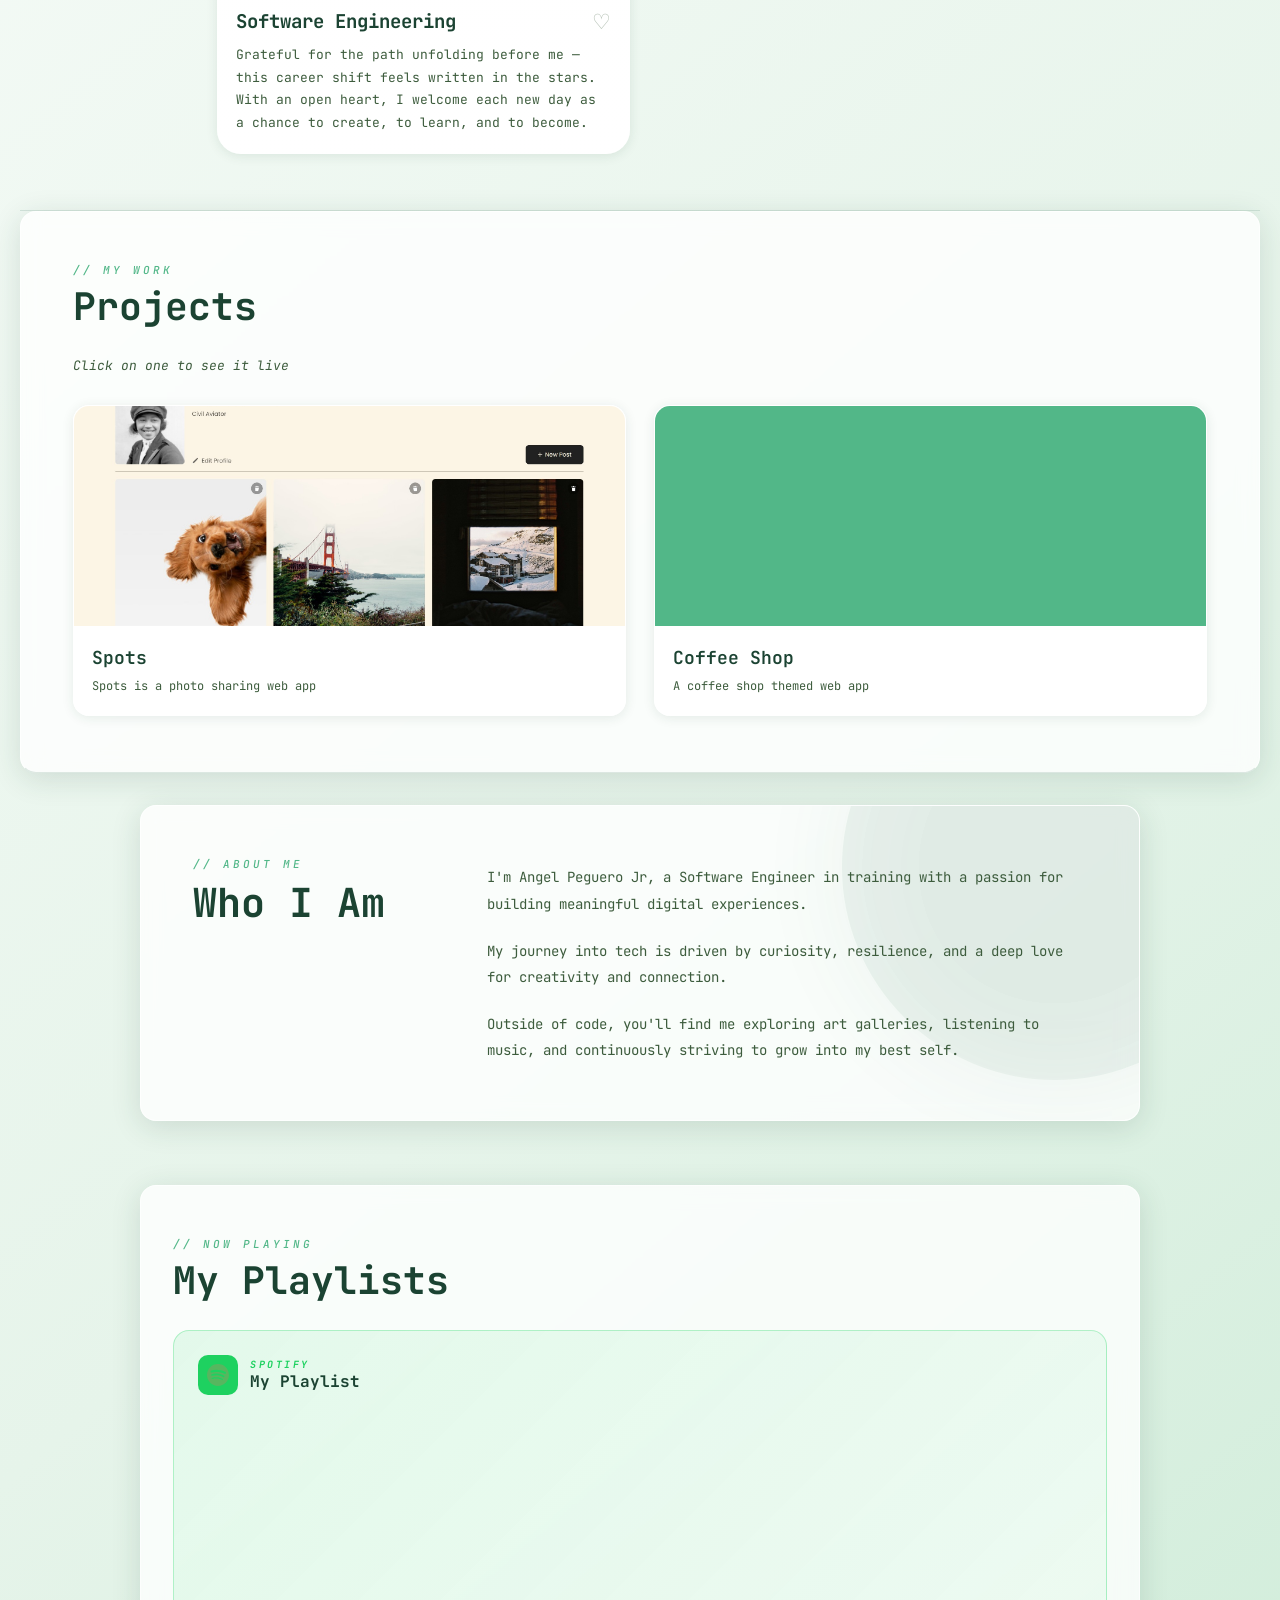
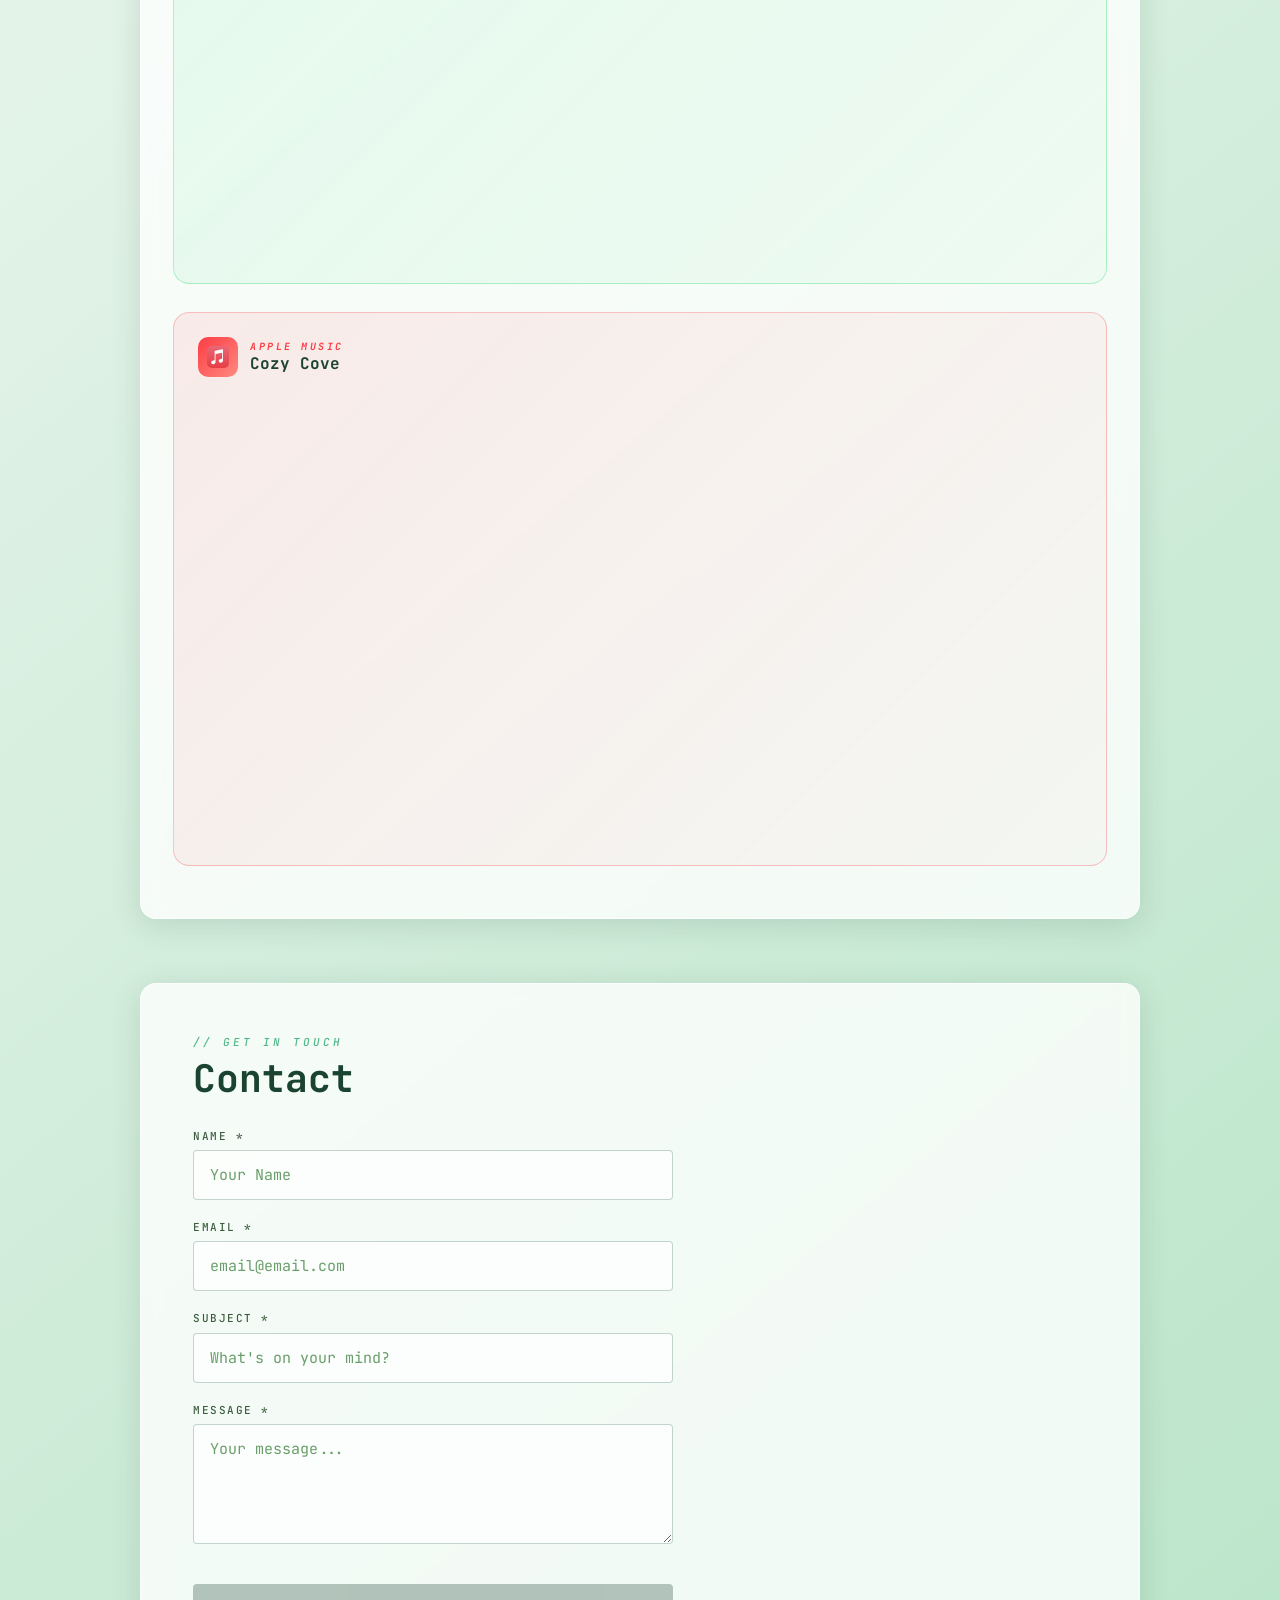
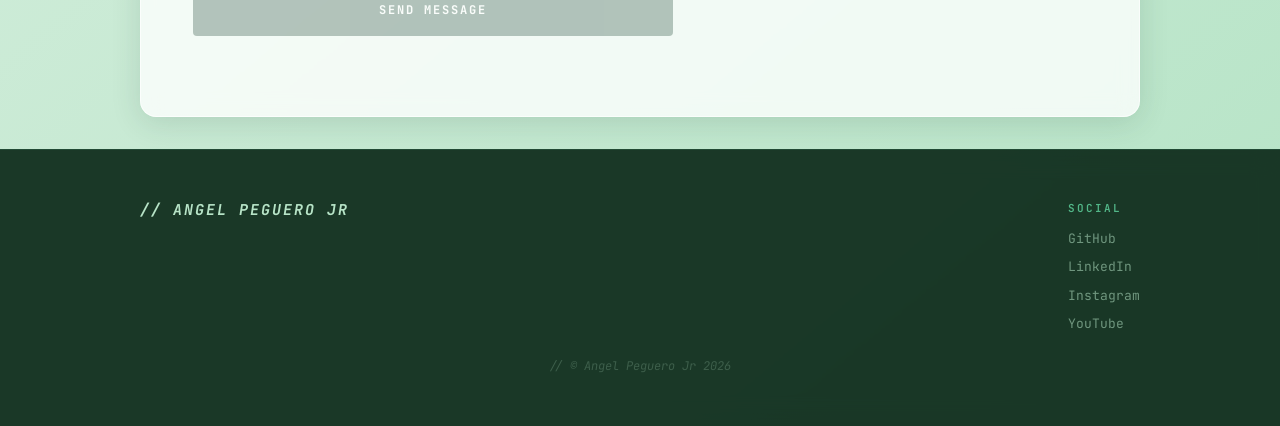
==== commit f82c3fb8: "Fix avatar image case sensitivity and add live link to README" ====
--- a/index.html
+++ b/index.html
@@ -64,7 +64,7 @@
       <!-- PROFILE -->
       <section id="profile" class="profile glass page__section">
         <img
-          src="images/MEPR.jpg"
+          src="images/MEPR.JPG"
           alt="Angel Peguero Jr"
           class="profile__avatar"
           decoding="async"
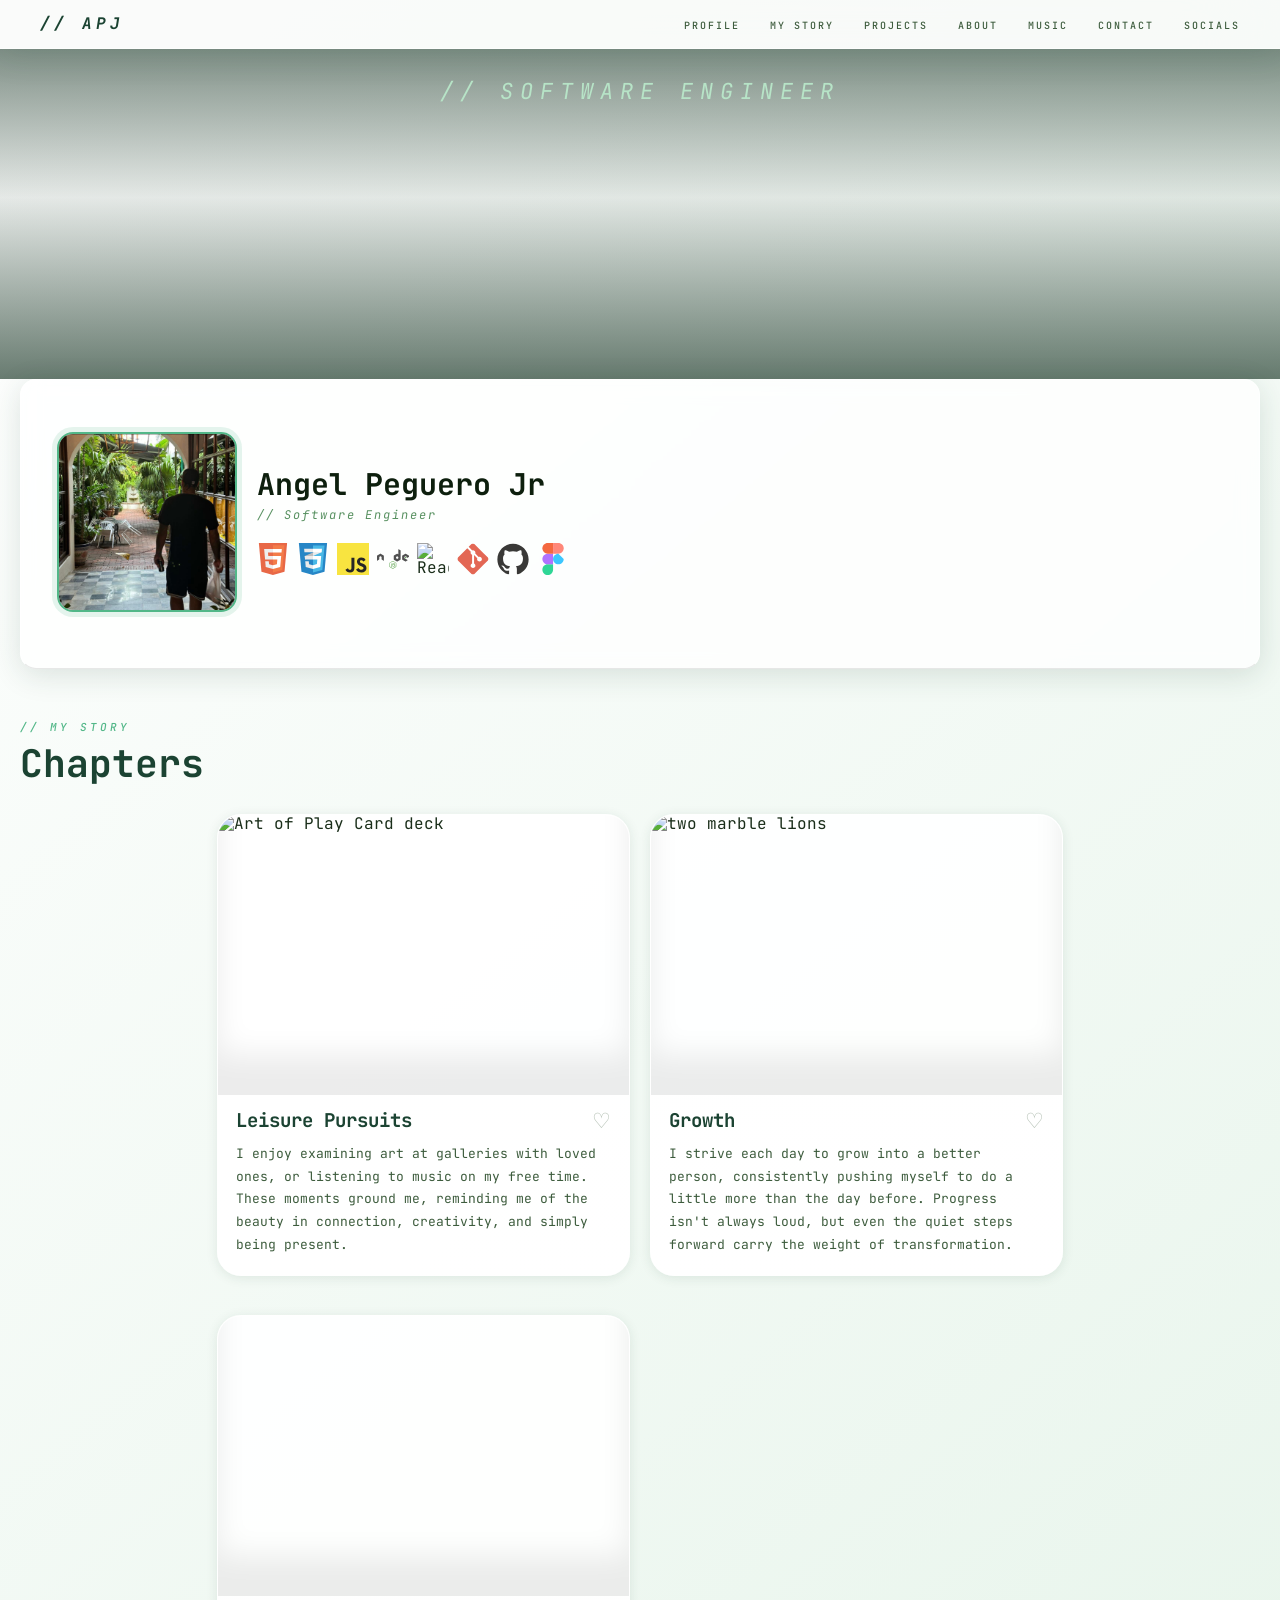
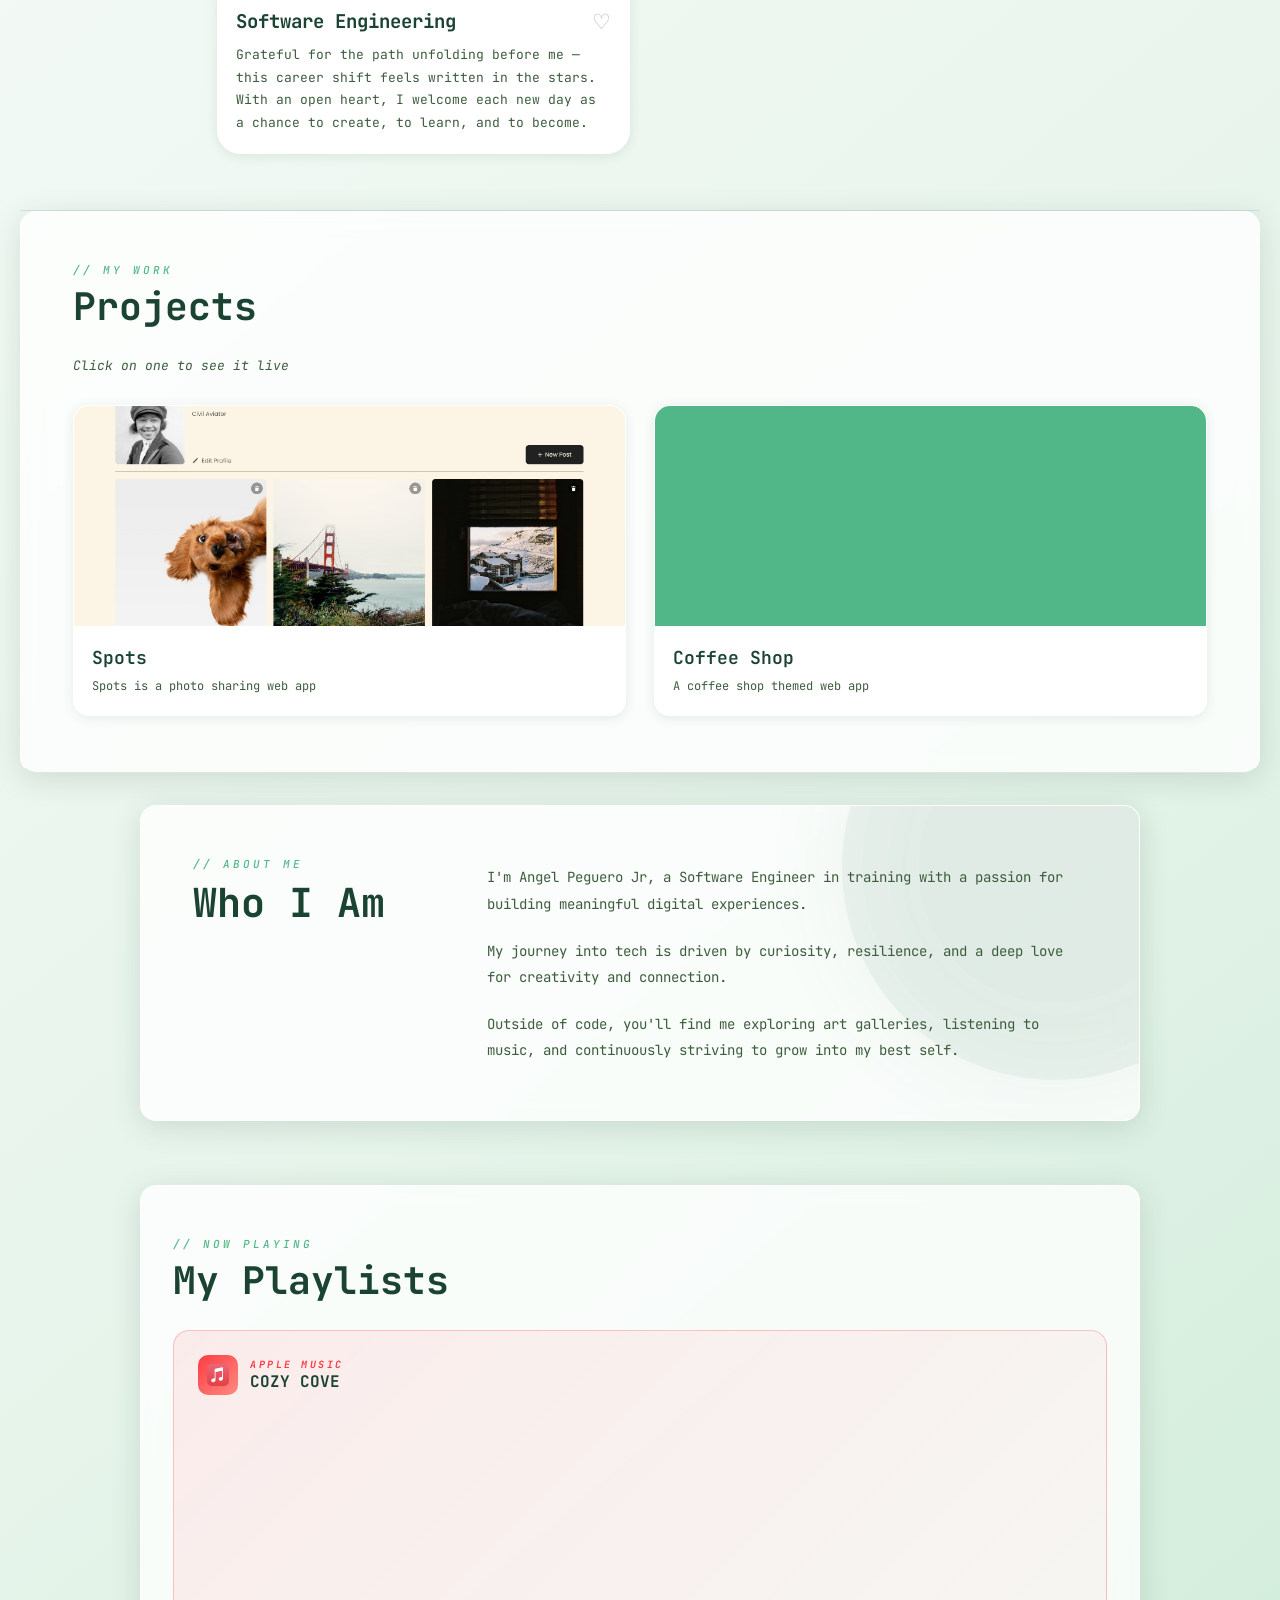
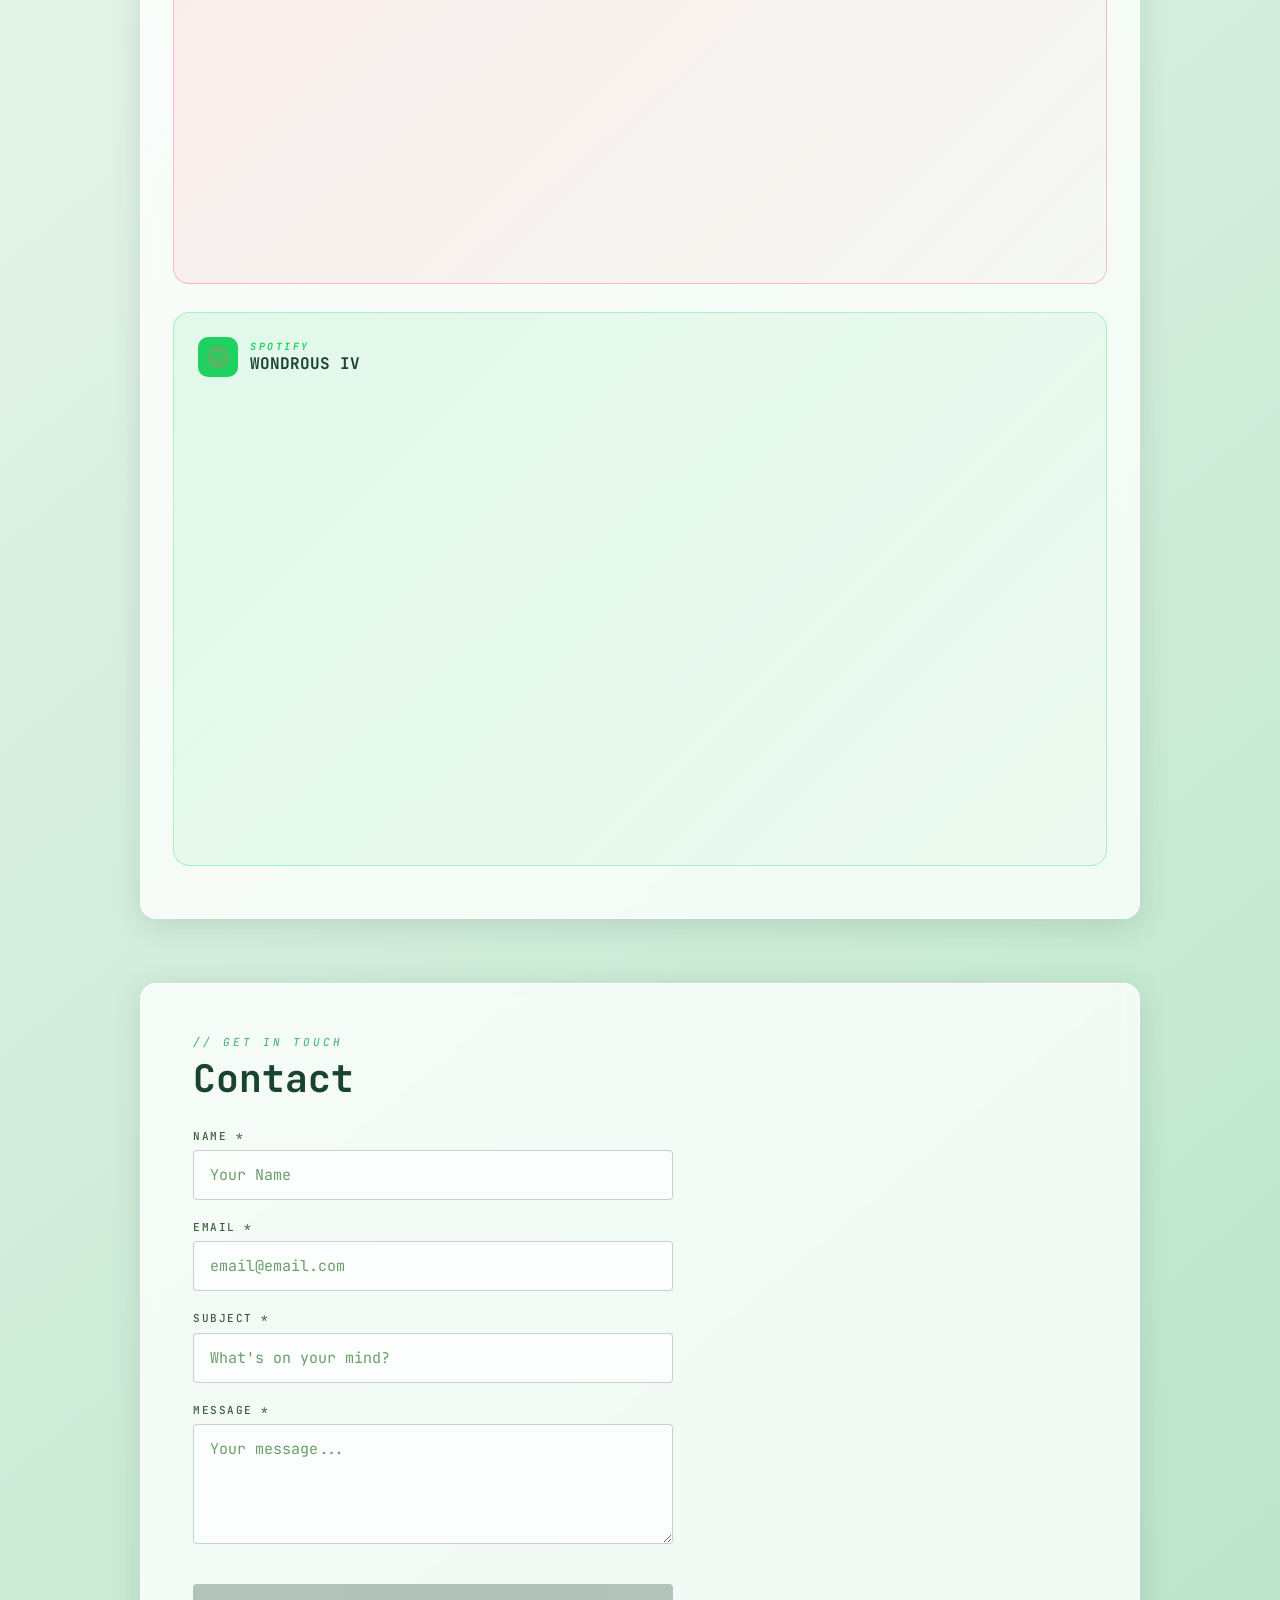
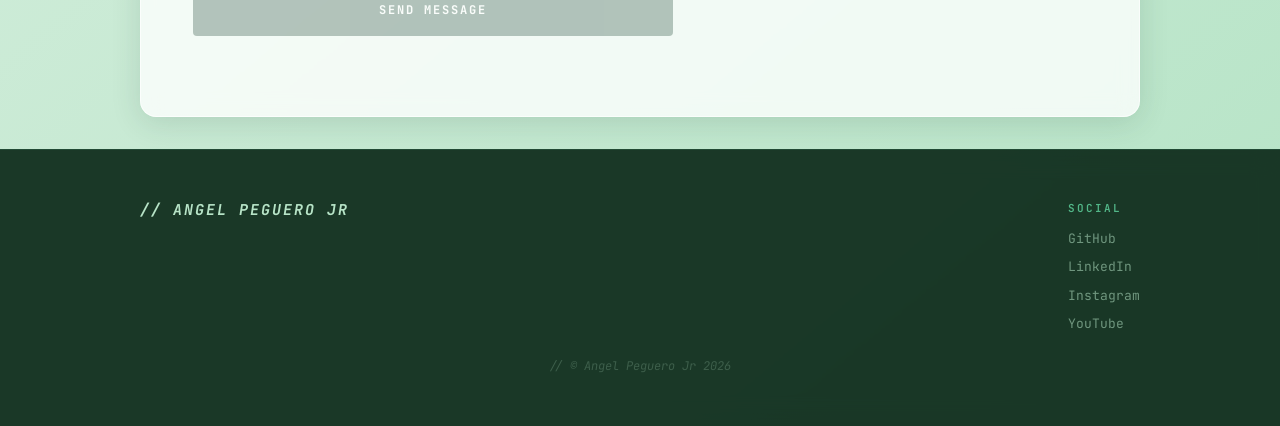
==== commit 3ab6e350: "Update playlist names and swap order" ====
--- a/index.html
+++ b/index.html
@@ -495,6 +495,44 @@
           <h2 class="section-title">My Playlists</h2>
 
           <div class="playlist-grid">
+            <!-- APPLE MUSIC -->
+            <div class="playlist-card playlist-card--apple">
+              <div class="playlist-card__header">
+                <div class="playlist-card__icon playlist-card__icon--apple">
+                  <img
+                    src="images/Apple Music Icon.svg"
+                    alt="Apple Music"
+                    width="22"
+                    height="22"
+                  />
+                </div>
+                <div class="playlist-card__meta">
+                  <span
+                    class="playlist-card__service playlist-card__service--apple"
+                    >Apple Music</span
+                  >
+                  <h3 class="playlist-card__name" id="apple-playlist-name">
+                    COZY COVE
+                  </h3>
+                </div>
+              </div>
+              <div class="playlist-embed" id="apple-embed">
+                <iframe
+                  allow="autoplay *; encrypted-media *"
+                  frameborder="0"
+                  height="450"
+                  style="
+                    width: 100%;
+                    overflow: hidden;
+                    background: transparent;
+                    border-radius: 12px;
+                  "
+                  sandbox="allow-forms allow-popups allow-same-origin allow-scripts allow-storage-access-by-user-activation allow-top-navigation-by-user-activation"
+                  src="https://embed.music.apple.com/us/playlist/cozy-cove/pl.u-38oWdVWsYaGBzkq?theme=dark"
+                ></iframe>
+              </div>
+            </div>
+
             <!-- SPOTIFY -->
             <div class="playlist-card playlist-card--spotify">
               <div class="playlist-card__header">
@@ -512,7 +550,7 @@
                     >Spotify</span
                   >
                   <h3 class="playlist-card__name" id="spotify-playlist-name">
-                    My Playlist
+                    WONDROUS IV
                   </h3>
                 </div>
               </div>
@@ -532,44 +570,6 @@
                     picture-in-picture;
                   "
                   loading="lazy"
-                ></iframe>
-              </div>
-            </div>
-
-            <!-- APPLE MUSIC -->
-            <div class="playlist-card playlist-card--apple">
-              <div class="playlist-card__header">
-                <div class="playlist-card__icon playlist-card__icon--apple">
-                  <img
-                    src="images/Apple Music Icon.svg"
-                    alt="Apple Music"
-                    width="22"
-                    height="22"
-                  />
-                </div>
-                <div class="playlist-card__meta">
-                  <span
-                    class="playlist-card__service playlist-card__service--apple"
-                    >Apple Music</span
-                  >
-                  <h3 class="playlist-card__name" id="apple-playlist-name">
-                    Cozy Cove
-                  </h3>
-                </div>
-              </div>
-              <div class="playlist-embed" id="apple-embed">
-                <iframe
-                  allow="autoplay *; encrypted-media *"
-                  frameborder="0"
-                  height="450"
-                  style="
-                    width: 100%;
-                    overflow: hidden;
-                    background: transparent;
-                    border-radius: 12px;
-                  "
-                  sandbox="allow-forms allow-popups allow-same-origin allow-scripts allow-storage-access-by-user-activation allow-top-navigation-by-user-activation"
-                  src="https://embed.music.apple.com/us/playlist/cozy-cove/pl.u-38oWdVWsYaGBzkq?theme=dark"
                 ></iframe>
               </div>
             </div>
